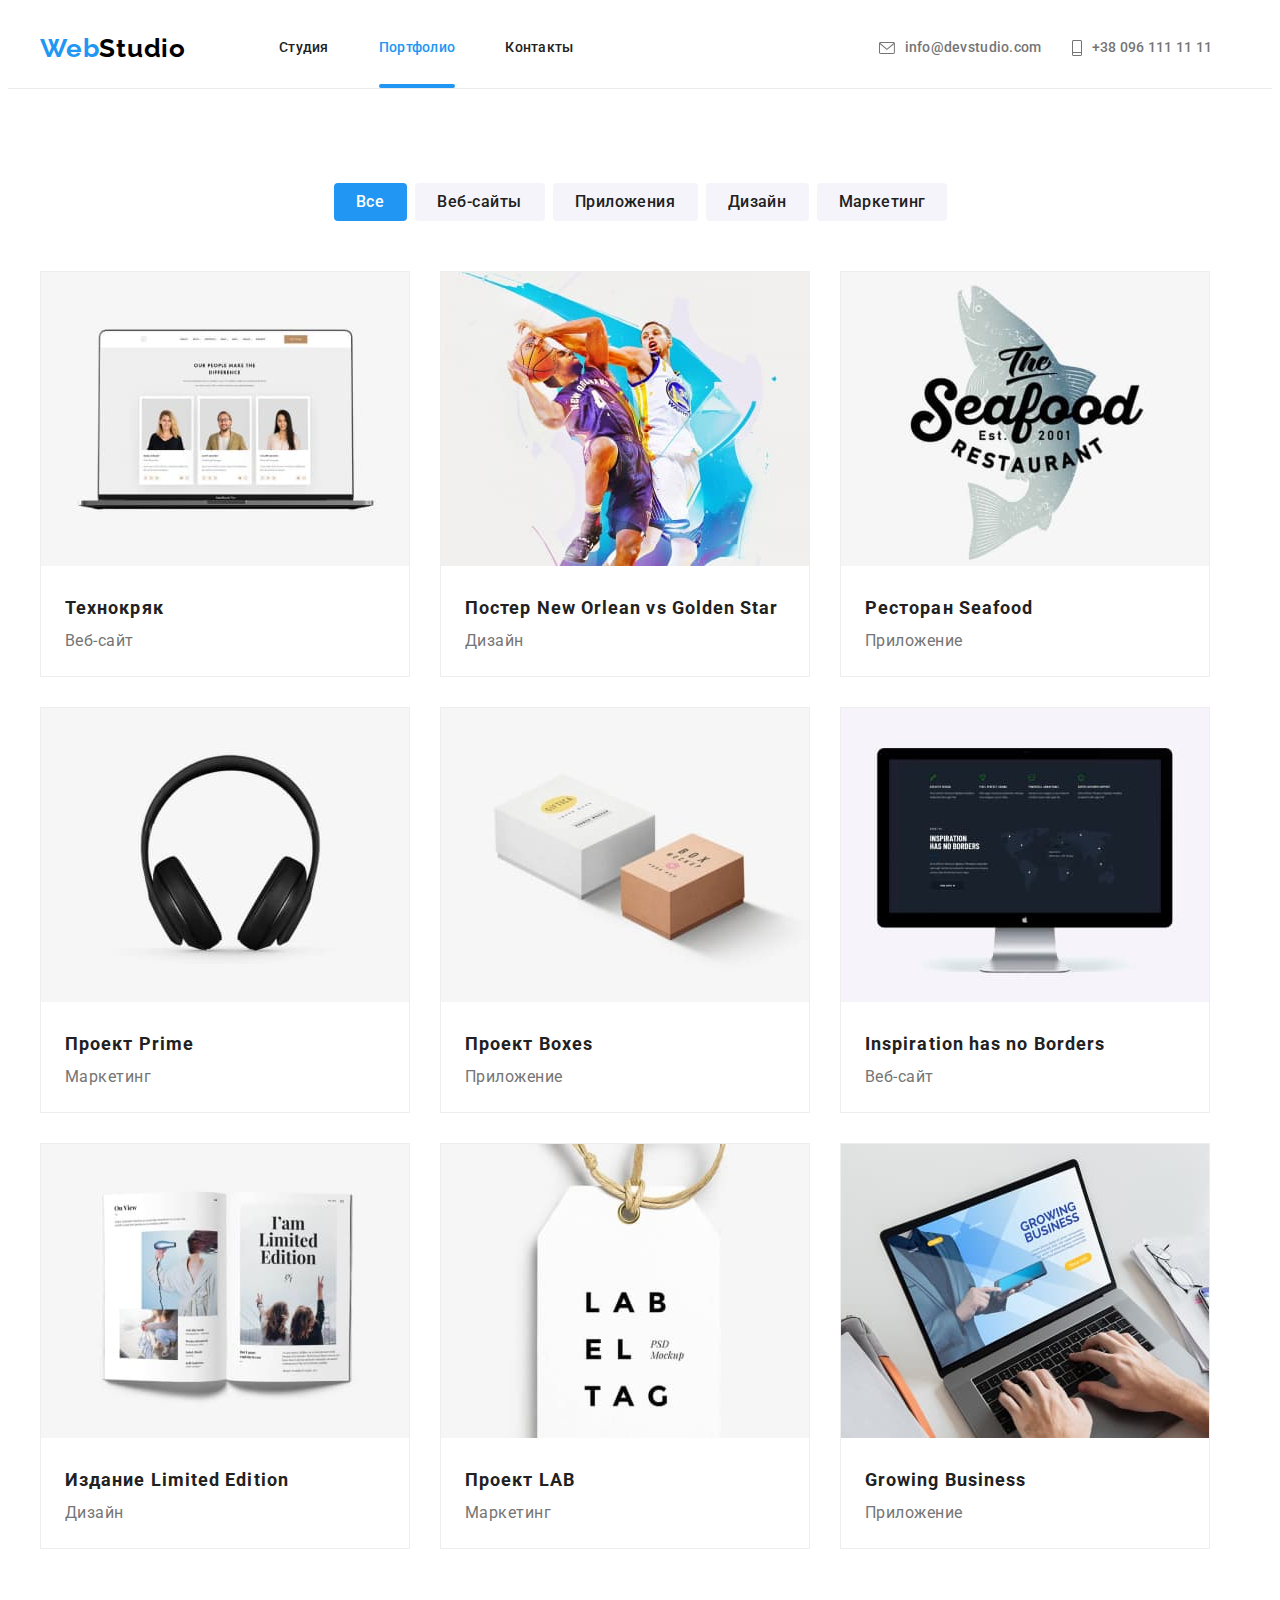
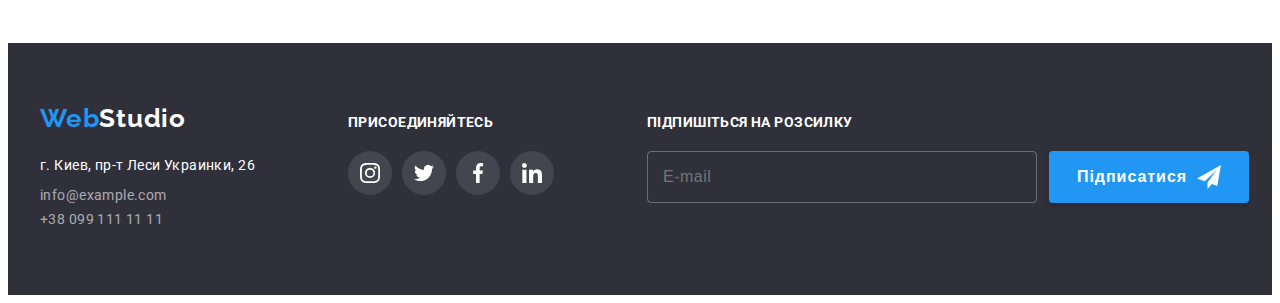
==== portfolio.html @ b46f7038 "start HW#7" ====
<!DOCTYPE html>
<html lang="en">
  <head>
    <meta charset="UTF-8" />
    <meta http-equiv="X-UA-Compatible" content="IE=edge" />
    <meta name="viewport" content="width=device-width, initial-scale=1.0" />
    <title>Portfolio</title>
    <link rel="preconnect" href="https://fonts.googleapis.com" />
    <link rel="preconnect" href="https://fonts.gstatic.com" crossorigin />
    <link
      href="https://fonts.googleapis.com/css2?family=Raleway:wght@700&family=Roboto:wght@400;500;700;900&display=swap"
      rel="stylesheet"
    />
    <link
      rel="stylesheet"
      href="https://cdnjs.cloudflare.com/ajax/libs/modern-normalize/1.1.0/modern-normalize.min.css"
      integrity="sha512-wpPYUAdjBVSE4KJnH1VR1HeZfpl1ub8YT/NKx4PuQ5NmX2tKuGu6U/JRp5y+Y8XG2tV+wKQpNHVUX03MfMFn9Q=="
      crossorigin="anonymous"
      referrerpolicy="no-referrer"
    />
    <link rel="stylesheet" href="./css/styles.css" />
  </head>
  <body class="page">
    <!-- Header section -->
    <header class="page-header page-header-portfolio">
      <div class="container header-container">
        <nav class="nav-site, link">
          <a class="logo-link link" href="" lang="en">Web<span class="logo-accent">Studio</span></a>
          <ul class="nav-list list">
            <li><a class="nav-item link" href="./index.html">Студия</a></li>
            <li>
              <a class="nav-item link nav-item-portfolio" href="./portfolio.html">Портфолио</a>
            </li>
            <li><a class="nav-item link nav-item-portfolio-contacts" href="">Контакты</a></li>
          </ul>
        </nav>
        <ul class="contacts-header list">
          <li>
            <a class="contacts-link link contacts-link-icons" href="info@devstudio.com"
              ><svg class="mailhover-icons" width="16px" height="12px">
              <use href="./images/icons/icons2.svg#mailhover">
            </svg>info@devstudio.com</a
            >
          </li>
          <li><a class="contacts-tel link" href="+380961111111"><svg class="vector-icons" width="10px" height="16px">
              <use href="./images/icons/icons2.svg#vector">
            </svg>+38 096 111 11 11</a></li>
        </ul>
      </div>
    </header>
    <main>
      <!-- Портфолио кнопки -->
      <section class="portfolio-button">
        <div class="container container-portfolio">
          <div class="portfolio-button-item">
            <ul class="portfolio-list list">
              <li>
                <button type="button" class="portfolio-btn current portfolio-btn-curent">
                  Все
                </button>
              </li>
              <li>
                <button type="button" class="portfolio-btn portfolio-btn-site">Веб-сайты</button>
              </li>
              <li>
                <button type="button" class="portfolio-btn portfolio-btn-app">Приложения</button>
              </li>
              <li>
                <button type="button" class="portfolio-btn portfolio-btn-design">Дизайн</button>
              </li>
              <li>
                <button type="button" class="portfolio-btn portfolio-btn-marketing">
                  Маркетинг
                </button>
              </li>
            </ul>
          </div>
          <h1 class="title">Preview</h1>
          <ul class="portfolio-cards-list list">
            <li class="item-cards">
              <div class="portfolio-project">
              <a href="" class="link-cards" >
                <div class="portfolio-foto">
                <img
                  class="portfolio-cards-img"
                  src="./images/portfolio/img1.jpg"
                  alt="Веб-сайт"
                  width="370"
                  
                /><div class="portfolio-overlay">
                  <p class="portfolio-overlay-text">
                    Ресурс пропонує комплексні пропозиції з різним рівнем функціоналу та сервісів. Все це дозволить відвідувачу отримати вичерпні відомості про компанію чи приватну особу.
                  </p>
                </div> </div>
                   
                <div class="cards-name">
                  <h2 class="portfolio-cards-title">Технокряк</h2>
                  <p class="portfolio-cards-text">Веб-сайт</p>
                </div>
              </a>
              </div>
            </li>
            
            <li class="item-cards">
              <div class="portfolio-project">
              <a href="" class="link-cards">
                <div class="portfolio-foto">
                <img
                  class="portfolio-cards-img"
                  src="./images/portfolio/img2.jpg"
                  alt="Дизайн"
                  width="370"
                  
                /><div class="portfolio-overlay">
                  <p class="portfolio-overlay-text">
Ресурс пропонує комплексні пропозиції з різним рівнем функціоналу та сервісів. Все це дозволить відвідувачу отримати вичерпні відомості про компанію чи приватну особу.
                  </p>
                </div></div>
                
                <div class="cards-name">
                  <h2 class="portfolio-cards-title">Постер New Orlean vs Golden Star</h2>
                  <p class="portfolio-cards-text">Дизайн</p>
                </div>
              </a>
              </div>
            </li>
            <li class="item-cards">
              <div class="portfolio-project">
              <a href="" class="link-cards">
                <div class="portfolio-foto">
                <img
                  class="portfolio-cards-img"
                  src="./images/portfolio/img3.jpg"
                  alt="Приложение"
                  width="370"
                /><div class="portfolio-overlay">
                  <p class="portfolio-overlay-text">
Ресурс пропонує комплексні пропозиції з різним рівнем функціоналу та сервісів. Все це дозволить відвідувачу отримати вичерпні відомості про компанію чи приватну особу.
                  </p>
                </div></div>
                
                <div class="cards-name">
                  <h2 class="portfolio-cards-title">Ресторан Seafood</h2>
                  <p class="portfolio-cards-text">Приложение</p>
                </div>
              </a>
              </div>
            </li>
            <li class="item-cards">
              <div class="portfolio-project">
              <a href="" class="link-cards">
                <div class="portfolio-foto">
                <img
                  class="portfolio-cards-img"
                  src="./images/portfolio/img4.jpg"
                  alt="Маркетинг"
                  width="370"
                /><div class="portfolio-overlay">
                  <p class="portfolio-overlay-text">
Ресурс пропонує комплексні пропозиції з різним рівнем функціоналу та сервісів. Все це дозволить відвідувачу отримати вичерпні відомості про компанію чи приватну особу.
                  </p>
                </div></div>
                
                <div class="cards-name">
                  <h2 class="portfolio-cards-title">Проект Prime</h2>
                  <p class="portfolio-cards-text">Маркетинг</p>
                </div>
              </a>
              </div>
            </li>
            <li class="item-cards">
              <div class="portfolio-project">
              <a href="" class="link-cards">
                <div class="portfolio-foto">
                <img
                  class="portfolio-cards-img"
                  src="./images/portfolio/img5.jpg"
                  alt="Приложение"
                  width="370"
                /><div class="portfolio-overlay">
                  <p class="portfolio-overlay-text">
Ресурс пропонує комплексні пропозиції з різним рівнем функціоналу та сервісів. Все це дозволить відвідувачу отримати вичерпні відомості про компанію чи приватну особу.
                  </p>
                </div></div>
                
                <div class="cards-name">
                  <h2 class="portfolio-cards-title">Проект Boxes</h2>
                  <p class="portfolio-cards-text">Приложение</p>
                </div>
              </a>
              </div>
            </li>
            <li class="item-cards">
              <div class="portfolio-project">
              <a href="" class="link-cards">
                <div class="portfolio-foto">
                <img
                  class="portfolio-cards-img"
                  src="./images/portfolio/img6.jpg"
                  alt="Веб-сайт"
                  width="370"
                /><div class="portfolio-overlay">
                  <p class="portfolio-overlay-text">
Ресурс пропонує комплексні пропозиції з різним рівнем функціоналу та сервісів. Все це дозволить відвідувачу отримати вичерпні відомості про компанію чи приватну особу.
                  </p>
                </div></div>
                
                <div class="cards-name">
                  <h2 class="portfolio-cards-title">Inspiration has no Borders</h2>
                  <p class="portfolio-cards-text">Веб-сайт</p>
                </div>
              </a>
              </div>
            </li>
            <li class="item-cards">
              <div class="portfolio-project">
              <a href="" class="link-cards">
                <div class="portfolio-foto">
                <img
                  class="portfolio-cards-img"
                  src="./images/portfolio/img7.jpg"
                  alt="Дизайн"
                  width="370"
                /><div class="portfolio-overlay">
                  <p class="portfolio-overlay-text">
Ресурс пропонує комплексні пропозиції з різним рівнем функціоналу та сервісів. Все це дозволить відвідувачу отримати вичерпні відомості про компанію чи приватну особу.
                  </p>
                </div></div>
                
                <div class="cards-name">
                  <h2 class="portfolio-cards-title">Издание Limited Edition</h2>
                  <p class="portfolio-cards-text">Дизайн</p>
                </div>
              </a>
              </div>
            </li>
            <li class="item-cards">
              <div class="portfolio-project">
              <a href="" class="link-cards">
                <div class="portfolio-foto">
                <img
                  class="portfolio-cards-img"
                  src="./images/portfolio/img8.jpg"
                  alt="Маркетинг"
                  width="370"
                /><div class="portfolio-overlay">
                  <p class="portfolio-overlay-text">
Ресурс пропонує комплексні пропозиції з різним рівнем функціоналу та сервісів. Все це дозволить відвідувачу отримати вичерпні відомості про компанію чи приватну особу.
                  </p>
                </div></div>
                
                <div class="cards-name">
                  <h2 class="portfolio-cards-title">Проект LAB</h2>
                  <p class="portfolio-cards-text">Маркетинг</p>
                </div>
              </a>
              </div>
            </li>
            <li class="item-cards">
              <div class="portfolio-project">
              <a href="" class="link-cards">
                <div class="portfolio-foto">
                <img
                  class="portfolio-cards-img"
                  src="./images/portfolio/img9.jpg"
                  alt="Приложение"
                  width="370"
                /><div class="portfolio-overlay">
                  <p class="portfolio-overlay-text">
Ресурс пропонує комплексні пропозиції з різним рівнем функціоналу та сервісів. Все це дозволить відвідувачу отримати вичерпні відомості про компанію чи приватну особу.
                  </p>
                </div></div>
                
                <div class="cards-name">
                  <h2 class="portfolio-cards-title">Growing Business</h2>
                  <p class="portfolio-cards-text">Приложение</p>
                </div>
              </a>
              </div>
            </li>
          </ul>
        </div>
      </section>
    </main>
    <footer class="footer">
      <div class="container">
      <div class="footer-flex">
        <a class="logo-link link logo-link-footer" href="" lang="en"
          >Web<span class="logo-accent-footer">Studio</span></a
        >
        <address>
          <ul class="footer-list list">
            <li class="footer-item">
              <a
                class="footer-mail link"
                href="https://bit.ly/3pXMvUd"
                target="_blank"
                rel="noopener noreferrer"
                ><samp class="footer-text">г. Киев, пр-т Леси Украинки, 26</samp>
              </a>
            </li>
            <li class="footer-item">
              <a class="link-footer" href="mailto:info@devstudio.com">info@example.com</a>
            </li>
            <li><a class="footer-tel link" href="tel=+380991111111">+38 099 111 11 11</a></li>
          </ul>
        </address>
      </div>
      <!-- Футер. Правый блок -->
      <div class="footer-right-block ">
        <h3 class="footer-title">присоединяйтесь</h3>
        <ul class="footer-social-list">
                  <li><a class="footer-social-link" href rel="noopener nooferrer" target="_blank" aria-label="instagram">
                    <svg class="footer-social-icon" width="20px" height="20px">
                      <use href="./images/icons/icons2.svg#instagram"></use>
                    </svg>

                  </a></li>
                  <li><a class="footer-social-link" href rel="noopener nooferrer" target="_blank" aria-label="twitter">
                    <svg class="footer-social-icon" width="20px" height="20px">
                      <use href="./images/icons/icons2.svg#twitter"></use>
                    </svg>

                  </a></li>
                  <li><a class="footer-social-link" href rel="noopener nooferrer" target="_blank" aria-label="facebook">
                    <svg class="footer-social-icon" width="20px" height="20px">
                      <use href="./images/icons/icons2.svg#facebook"></use>
                    </svg>

                  </a></li>
                  <li><a class="footer-social-link" href rel="noopener nooferrer" target="_blank" aria-label="linkedin">
                    <svg class="footer-social-icon" width="20px" height="20px">
                      <use href="./images/icons/icons2.svg#linkedin"></use>
                    </svg>

                  </a></li>

      </div>
      <!-- Підписатися -->
      <form class="footer-subscription-form">
      <h3 class="footer-subscription-form-title">Підпишіться на розсилку</h3>
      <div class="footer-subsubscription-form-group">
      <label class="footer-subscription-form-wrap">
        <input class="footer-subscription-form-input" type="email" name="email" placeholder="E-mail">
      </label>
      <button class="footer-subscription-form-btn" type="submit">Підписатися
        <svg class="footer-subscription-form-btn-svg" height="24" width="24">
          <use href="./images/icons/icons2.svg#send"></use>
        </svg>
      </button>
      </div>      
    </form>
      
      </div>
      </div>
    </footer>
  </body>
</html>
---- css/styles.css ----
:root {
    /* fonts */
    --main-font: 'Roboto', sans-serif;
    --secondary-font: 'Raleway', sans-serif;
    /* text color */
    --main-txt-cl: #212121;
    --secondary-txt-cl: #757575;
    --logo-blue-txt-cl: #2196F3;
    --logo-black-txt-cl: #000000;
    --logo-white-txt-cl: #FFFFFF;
    /* bg color */
    --dark-bg-cl: #2F303A;
    --light-bg-cl: #F5F4FA;
    /* others */
    --button-text-color: #000000;
    --focus-color: #ffffff;
}


body {
    font-family: var(--main-font);
    color: var(--main-txt-cl);
}

/* reset styles */
.link-footer, .contacts-link,
.link,
.link-cards {
    text-decoration: none;
    color: currentColor;
}

.list {
    list-style: none;
    padding: 0;
    margin: 0;
}

h1,h2,h3,h4,h5,h6,p {
    margin: 0;
}

/* Header section */
.container {
    width: 1200px;
    padding-left: 15px;
    padding-right: 15px;
    margin-left: auto;
    margin-right: auto;
}
.container-styles {
    padding-top: 94px;
    padding-bottom: 94px;
}

.page-header {
border-bottom: 1px solid #ECECEC;
}
.header-container {
    display: flex;
    
}
 .link {
    display: flex;
}
 
.logo-link {
    margin-right: 93px;
    align-items: center;
}
 
.nav-list {
    display: flex;
    align-items: center;    
}

.nav-item {
    padding-top: 32px;
    padding-bottom: 32px;
    margin-right: 50px;
}

.nav-item {
    position: relative;
    transition: color 250ms cubic-bezier(0.4, 0, 0.2, 1);


}

.nav-item-contacts {
    margin-right: 0;
}   

.contacts-header {
    margin-left: 305px;
    display: flex;
    align-items: center;
    font-weight: 500;
    font-size: 14px;
    color: #757575;
    
}

.mailhover-icons {
    display: flex;
    justify-content: center;
    align-items: center;
    margin-right: 10px;
    fill:currentColor;
    
}
.vector-icons {
    display: flex;
    justify-content: center;
    align-items: center;
    margin-right: 10px;
    fill: currentColor; 
    
}
.contacts-link {
    align-items: center;
    padding-top: 32px;
    padding-bottom: 32px;
    margin-right: 30px;
    position: relative;
    transition: color 250ms cubic-bezier(0.4, 0, 0.2, 1);
    
}

.contacts-tel {
    padding-top: 32px;
    padding-bottom: 32px;
    position: relative;
    transition: color 250ms cubic-bezier(0.4, 0, 0.2, 1);
}

.logo-link {
    font-family: var(--secondary-font);
    color: var(--logo-blue-txt-cl);
    font-weight: 700;
    font-size: 26px;
    line-height: 1.19;
    letter-spacing: 0.03em;
}

.logo-accent {
    color: var(--logo-black-txt-cl);
}

.nav-item {
    font-weight: 500;
    font-size: 14px;
    line-height: 1.14;
    letter-spacing: 0.02em;
    color: var(--main-txt-cl)
}

.nav-item-studio {
    font-weight: 500;
    font-size: 14px;
    line-height: 1.14;
    letter-spacing: 0.02em;
    color: var(--logo-blue-txt-cl);
    text-decoration: none;
}


/* Подчёркивание */

.nav-item-studio {
    position: relative;
    color: #2196F3;
}

.nav-item-studio::after {
    position: absolute;
    bottom: 0;
    left: 0;
    content: "";
    width: 100%;
    height: 4px;
    border-radius: 2px;
    background-color: #2196F3;
}

.nav-item:hover,
.nav-item:focus {
    color: var(--logo-blue-txt-cl);
}

.contacts-link,
.contacts-tel {
    font-weight: 500;
    font-size: 14px;
    line-height: 1.14;
    letter-spacing: 0.02em;
    color: var(--logo-blue-txt-cl)
    margin-left: 10px;


}

.contacts-link-portfolio {
    font-weight: 500;
    font-size: 14px;
    line-height: 1.14;
    letter-spacing: 0.02em;
    color: var(--secondary-txt-cl)
}
.contacts-link:hover,
.contacts-link:focus {
    color: var(--logo-blue-txt-cl);
}

.contacts-tel {
    font-weight: 500;
    font-size: 14px;
    line-height: 1.14;
    letter-spacing: 0.02em;
    color: var(--secondary-txt-cl)
}

.contacts-tel:hover,
.contacts-tel:focus {
    color: var(--logo-blue-txt-cl);
}



/* Hero */

.overlay {
    max-width: 1600px;
    height: 600px;
    margin-right: auto;
    margin-left: auto;
    background-image:linear-gradient(to right,
    rgba(47, 48, 58, 0.4),
    rgba(47, 48, 58, 0.4)),
    url(../images/studio/imghero.jpg);
    background-position: center;
    background-color: #C4C4C4;;
}

.hero {
    padding-top: 94px;
    padding-bottom: 94px;
    margin-left: auto;
    margin-right: auto;
    background-color: var(--dark-bg-cl);
    
}

.hero-text {
    margin-top: 106px;
    margin-bottom: 30px;
    font-weight: 900;
    font-size: 44px;
    line-height: 1.36;
    text-align: center;
    letter-spacing: 0.06em;
    text-transform: uppercase;
    color: #FFFFFF;
}

.container-btn {
    display: flex;
    margin: 0 auto;
    margin-bottom: 106px;
}
.btn {
    max-width: 250px;
    min-width: 200px;
    max-height: 50px;
    padding-top: 10px;
    padding-right: 32px;
    padding-bottom: 10px;
    padding-left: 32px;  
    
}

.btn {
    font-family: inherit;
    font-weight: 700;
    font-size: 16px;
    line-height: 1.88;
    letter-spacing: 0.06em;
    color: #FFFFFF;
    background: #2196F3;
    box-shadow: 0px 4px 4px rgba(0, 0, 0, 0.15);
    border-radius: 4px;
    border: transparent;
    transition: color 250ms cubic-bezier(0.4, 0, 0.2, 1),
    background-color 250ms cubic-bezier(0.4, 0, 0.2, 1);
}

.btn:hover,
.btn:focus {
    cursor: pointer;
    --button-text-color: #000000;
    color: var(--button-text-color);
    --focus-color: #ffffff;
    background-color: var(--focus-color);

}
/* Наши преимущества */
.advantage {
    padding-top: 94px;
    padding-bottom: 94px;
}
.icon {
    display: flex;
    justify-content: center;
    align-items: center;
    width: 270px;
    height: 120px;
    background-color: #F5F4FA;
    border-radius: 4px;
    margin-bottom: 30px;
    
}

.advantage-list {
    display: flex;
    gap: 30px;
}

.advantage-list:last-child {
    margin-right: 0;
}
.advantage-title {
    margin-bottom: 10px;
    width: 270px;
    height: 16px;
    font-weight: 700;
    font-size: 14px;
    line-height: 1.14;
    letter-spacing: 0.03em;
    text-transform: uppercase;
    color: var(--main-txt-cl);
}

.advantage-text {
    width: 270px;
    height: 75px;
    font-weight: 400;
    font-size: 14px;
    line-height: 1.71;
    letter-spacing: 0.03em;
    color: var(--secondary-txt-cl)
}

/* Чем мы занимаемся */
.benefits {
    padding-bottom: 94px;
}


.benefits-text {
    margin-bottom: 50px;
    font-weight: 700;
    font-size: 36px;
    line-height: 1.17;
    text-align: center;
    letter-spacing: 0.03em;
    color: var(--main-txt-cl)
}
.benefits-list {
    display: flex;
    gap: 30px;
}
/* Чем мы занимаемся (текст на фото) */
.benefits-foto-list{
    position: relative;
}

.benefits-photo-list-action {
    position: absolute;
    width: 100%;
    bottom: 0;
    padding-top: 24px;
    padding-bottom: 24px;
    overflow: hidden;
    opacity: 1;
    background: rgba(47, 48, 58, 0.8);
    transition: opacity 250ms cubic-bezier(0.4, 0, 0.2, 1);
}

.benefits-text-action {
    font-family: 'Roboto';
    font-style: normal;
    font-weight: 700;
    font-size: 14px;
    line-height: 1.14;
    text-align: center;
    letter-spacing: 0.03em;
    text-transform: uppercase;
    color: #FFFFFF;
}


/* Наша команда */
.team {
    padding-top: 94px;
    padding-bottom: 94px;
    background-color: var(--light-bg-cl);
}

.team-name-post {
padding-top: 30px;
padding-bottom: 30px;
}

.team-text {
    margin-bottom: 50px;
    font-weight: 700;
    font-size: 36px;
    line-height: 1.17;
    text-align: center;
    letter-spacing: 0.03em;
    color: var(--main-txt-cl);
    
}

.team-list {
    width: 270px;
    display: flex;
    gap: 30px;
}

.team-items {
    box-shadow: 0px 1px 3px rgba(0, 0, 0, 0.12), 0px 1px 1px rgba(0, 0, 0, 0.14), 0px 2px 1px rgba(0, 0, 0, 0.2);
    border-radius: 0px 0px 4px 4px;
    background: #FFFFFF;
} 

.team-name {
   
    margin-bottom: 10px;
    font-weight: 500;
    font-size: 16px;
    line-height: 1.19;
    text-align: center;
    letter-spacing: 0.03em;
    color: var(--main-txt-cl)
}

.team-post {
    font-weight: 400;
    font-size: 16px;
    line-height: 1.19;
    text-align: center;
    letter-spacing: 0.03em;
    color: var(--secondary-txt-cl);
    margin-bottom: 16px;
    

}
.team-list {
    align-items: center;
   
}

.social-link {
    
    align-items: center;
    justify-content: center;
    display: flex;
    width: 44px;
    height: 44px;
    background-color: #ffffff;
    border-radius: 50%;
    transition: color 250ms cubic-bezier(0.4, 0, 0.2, 1),
    background-color 250ms cubic-bezier(0.4, 0, 0.2, 1);
    
}

.social-list {
    gap: 10px;
    display: flex;
    align-items: center;
    justify-content: center;
    padding-right: 32px;
    padding-left: 32px;
    list-style: none;
    
}
.social-icon {
    fill: #AFB1B8;  
}

.social-link:hover,
.social-link:focus {
    background-color: #2196F3;
    outline: none;
    
}

.social-link:hover .social-icon {
    fill: #ffffff;
}
.social-link:focus .social-icon {
    fill: #ffffff;
}

/* Постоянные клиенты */

.section-clients {
    padding-top: 94px;
    padding-bottom: 94px;
}
.list-clients {
    display: flex;
    list-style: none;
    align-items: center;
    justify-content: center;
    gap: 30px;
    margin: 0;
    padding: 0;
    transition: color 250ms cubic-bezier(0.4, 0, 0.2, 1),
    border-color 250ms cubic-bezier(0.4, 0, 0.2, 1);
    
}

.clients-icon-icon {
    display: flex;
    align-items: center;
    justify-content: center;
    width: 170px;
    height: 92px;
    background-color: #ffffff;
    border: 1px solid #AFB1B8;
    border-radius: 4px;
    fill: #AFB1B8;
    transition: color 250ms cubic-bezier(0.4, 0, 0.2, 1),
    border-color 250ms cubic-bezier(0.4, 0, 0.2, 1);

}


.clients-icon-icon:hover,
.clients-icon-icon:focus {
    fill: #2196F3;
    border-color: #2196F3;
    border: 1px solid #2196F3;
    outline: none;
   
   
}

.title-clients {
    font-family: 'Roboto';
        font-style: normal;
        font-weight: 700;
        font-size: 36px;
        line-height: 1.17;
        text-align: center;
        letter-spacing: 0.03em;
        color: #212121;
        margin-bottom: 50px;
}
/* Футер */
.footer {
    padding-top: 60px;
    padding-bottom: 60px;
    background-color: var(--dark-bg-cl);
    
}

.footer .container {
    display: flex;
    align-items: baseline;
}
.logo-link-footer {
    width: 145px;
    height: 31px;
    margin-bottom: 20px;
    
}
.logo-accent-footer {
    color: var(--logo-white-txt-cl);
    
}

.footer-list {
    width: 231px;
    height: 81px;
   
}


.footer-text {
    margin-bottom: 9px;
    font-family: 'Roboto';
    font-style: normal;
    font-weight: 400;
    font-size: 14px;
    line-height: 1.71;
    letter-spacing: 0.03em;
    color: var(--logo-white-txt-cl)
}

.footer-text:hover,
.footer-text:focus {
    color: var(--logo-blue-txt-cl);
}

.link-footer {
    margin-bottom: 9px;
    font-family: 'Roboto';
    font-style: normal;
    font-weight: 400;
    font-size: 14px;
    line-height: 1.71;
    letter-spacing: 0.03em;
    color: rgba(255, 255, 255, 0.6);
    transition: color 250ms cubic-bezier(0.4, 0, 0.2, 1),
    background-color 250ms cubic-bezier(0.4, 0, 0.2, 1);
}

.link-footer:hover,
.link-footer:focus {
    color: var(--logo-blue-txt-cl);
}

.footer-tel {
    font-family: 'Roboto';
    font-style: normal;
    font-weight: 400;
    font-size: 14px;
    line-height: 1.71;
    letter-spacing: 0.03em;
    color: rgba(255, 255, 255, 0.6);
}

.footer-text, 
.link-footer,
.footer-tel {
    width: 231px;
    height: 21px;
}

.footer-tel:hover,
.footer-tel:focus {
    color: var(--logo-blue-txt-cl);
}


/* Футер. Правый блок */


.footer-right-block {
   margin-left: 70px;
   margin-right: 93px;
} 

.footer-social-list {
    display: flex;
    align-items: baseline;
    justify-content: center; 
    gap: 10px;
    list-style: none;
    margin: 0;
    padding-left: 0;
}

.footer-social-link {
    display: flex;
    align-items: center;
    justify-content: center;
    width: 44px;
    height: 44px;
    background-color: rgba(255, 255, 255, 0.1);
    border-radius: 50%;
    margin-top: 20px;
    transition: color 250ms cubic-bezier(0.4, 0, 0.2, 1),
    background-color 250ms cubic-bezier(0.4, 0, 0.2, 1);
}

.footer-title {
    display: flex;
    align-items: baseline;
    font-family: 'Roboto';
    font-style: normal;
    font-weight: 700;
    font-size: 14px;
    line-height: 1.14;
    letter-spacing: 0.03em;
    text-transform: uppercase;
    color: #FFFFFF;
    padding-left: 0;
}

.footer-social-icon {
    fill: #FFFFFF;
}
.footer-social-link:hover,
.footer-social-link:focus {
    fill: #2196F3;
    border-color: #2196F3;
    border: 1px solid #2196F3;
    background-color: #2196F3;
    outline: none;
} 

/* Футер підписатися*/

.footer-subsubscription-form-group {
    display: flex;
    gap: 12px;
}

.footer-subscription-form-input {
    display: inline-block;
    width: 358px;
    background-color: transparent;
    border: 1px solid rgba(255, 255, 255, 0.3);
    border-radius: 4px;
    padding: 15px;
    font-style: normal;
    font-weight: 400;
    font-size: 16px;
    line-height: calc(20 / 16);
    align-items: center;
    letter-spacing: 0.03em;
    color: rgba(255, 255, 255, 0.6);
    transition: color 250ms cubic-bezier(0.4, 0, 0.2, 1),
    border-color 250ms cubic-bezier(0.4, 0, 0.2, 1);
}

.footer-subscription-form-input:hover,
.footer-subscription-form-input:focus {
    border: 1px solid #2196F3;
    border-color: #2196F3;
    outline: none;
   
}

.footer-subscription-form-btn {
    display: flex;
    gap: 10px;
    align-items: center;
    justify-content: center;
    background-color: #2196F3;
    border-radius: 4px;
    border-color: transparent;
    box-shadow: 0px 4px 4px rgba(0, 0, 0, 0.15);
    font-style: normal;
    font-weight: 700;
    font-size: 16px;
    line-height: calc(30 / 16);
    text-align: center;
    letter-spacing: 0.06em;
    padding-top: 10px;
    padding-right: 28px;
    padding-bottom: 10px;
    padding-left: 29px;
    padding-left: 28px;
    cursor: pointer;
    color: #FFFFFF;
    border: none;
}


.footer-subscription-form-title {
    margin-bottom: 20px;
    font-weight: 700;
    font-size: 14px;
    line-height: 1.14;
    letter-spacing: 0.03em;
    text-transform: uppercase;
    color: #ffffff;
}



/* Prtfolio*/
.page-header-portfolio {
    border-bottom: 1px solid #ECECEC;
}

.nav-item-portfolio {
    font-weight: 500;
    font-size: 14px;
    line-height: 1.14;
    letter-spacing: 0.02em;
    color: var(--logo-blue-txt-cl);
    text-decoration: none;
}
.nav-item-portfolio-contacts {
    margin: 0 auto;
}

/* Псевдо портфолио */
.nav-item-portfolio {
    position: relative;
    color: #2196F3;
}
.nav-item-portfolio::after {
    position: absolute;
    bottom: 0;
    left: 0;
    content: "";
    width: 100%;
    height: 4px;
    border-radius: 2px;
    background-color: #2196F3;
}




.contacts-link-portfolio {
    margin-right: 50px;
    padding-top: 32px;
    padding-bottom: 32px;
}
.contacts-link-portfolio:hover,
.contacts-link-portfolio:focus {
    color: var(--logo-blue-txt-cl);
}

/* Портфолио кнопки */

.portfolio-button {
    padding-top: 94px;
    padding-bottom: 94px;
}


.portfolio-list {
    display:flex;
    justify-content: center ;
    gap: 8px;
    margin-bottom: 50px;
   
}

.portfolio-btn-curent {
    width: 73px;
    height: 38px;
    padding-top: 6px;
    padding-right: 22px;
    padding-bottom: 6px;
    padding-left: 22px;
}

.portfolio-btn-site {
    max-width: 200px;
    min-width: 130px;
    width: 128px;
    height: 38px;
    padding-top: 6px;
    padding-right: 22px;
    padding-bottom: 6px;
    padding-left: 22px;
}

.portfolio-btn-app {
    width: 145px;
    height: 38px;
    padding-top: 6px;
    padding-right: 22px;
    padding-bottom: 6px;
    padding-left: 22px;
}

.portfolio-btn-design {
    width: 103px;
    height: 38px;
    padding-top: 6px;
    padding-right: 22px;
    padding-bottom: 6px;
    padding-left: 22px;
}

.portfolio-btn-marketing {
    width: 130px;
    height: 38px;
    padding-top: 6px;
    padding-right: 22px;
    padding-bottom: 6px;
    padding-left: 22px;;
}
.portfolio-btn{
    
    font-family: 'Roboto';
    font-style: normal;
    font-weight: 500;
    font-size: 16px;
    line-height: 1.62;
    text-align: center;
    letter-spacing: 0.03em;
    border: none;
    border-radius: 4px;
    background: #F5F4FA;
    transition: color 250ms cubic-bezier(0.4, 0, 0.2, 1),
    background-color 250ms cubic-bezier(0.4, 0, 0.2, 1),
    box-shadow 250ms cubic-bezier(0.4, 0, 0.2, 1);
}
.portfolio-list,
.portfolio-btn {
    color: var(--main-txt-cl);
}

 .current {
    font-family: 'Roboto';
    font-style: normal;
    color:#FFFFFF;
    background: #2196F3;
    border-radius: 4px;
    border: none;
}
 
.portfolio-btn:hover,
.portfolio-btn:focus {
    background: var(--logo-blue-txt-cl);
    color: #FFFFFF;

}

.title {
    position: absolute;
    width: 1px;
    height: 1px;
    margin: -1px;
    border: 0;
    padding: 0;
    white-space: nowrap;
    clip-path: inset(100%);
    clip: rect(0 0 0 0);
    overflow: hidden;
}

.portfolio-cards-title {
    
    max-width: 350px;
    min-width: 340px;
    width: 322px;
    height: 36px;
    font-weight: 700;
    font-size: 18px;
    line-height: 2;
    letter-spacing: 0.06em;
    color: var(--main-txt-cl)
}

.portfolio-cards-text {
    width: 322px;
    height: 30px;
    font-weight: 400;
    font-size: 16px;
    line-height: 1.88;
    letter-spacing: 0.03em;
    color: var(--secondary-txt-cl)
}

.link-cards:hover,
.link-cards:focus {
color: var(--logo-blue-txt-cl);

}

.portfolio-cards-list {
    display: flex;
    flex-wrap: wrap;
    gap: 30px;
}

.item-cards {
    box-sizing: border-box;
    width: 370px;
    
    background: #FFFFFF;
    border: 1px solid #EEEEEE;
}
.cards-name {
    padding-top: 20px;
    padding-bottom: 20px;
    padding-right: 24px;
    padding-left: 24px;
}
.item-cards:hover {
    box-shadow: 0px 1px 1px rgba(0, 0, 0, 0.12), 0px 4px 4px rgba(0, 0, 0, 0.06), 1px 4px 6px rgba(0, 0, 0, 0.16);
}




/* Модальное окно */
.backdrop {
    position: fixed;
    top: 0;
    left: 0;
    z-index: 1000;
    width: 100%;
    height: 100%;
    background-color: rgba(0, 0, 0, 0.2);
    transition: opacity 250ms ease-out, visibility 600ms ease-out;

}

.backdrop.is-hidden {
    opacity: 0;
    visibility: hidden;
    pointer-events: none;
}

.backdrop.is-hidden.modal {
    opacity: 0;
}

.modal {
    position: absolute;
    top: 50%;
    left: 50%;
    width: 528px;
    min-height: 581px;
    background-color: white;
    border-radius: 4px;
    position: relative;
    transform: translate(-50%, -50%) scale(1);
    opacity: 1;
    transition: transform 250ms ease-in-out 200ms, opacity 400ms ease-in-out 200ms;
    padding-top: 40px;
    padding-right: 41px;
    padding-bottom: 40px;
    padding-left: 39px;
}

.modal-btn {
    position: absolute;
    width: 30px;
    height: 30px;
    padding: 0;
    display: flex;
    align-items: center;
    justify-content: center;
    top: 8px;
    right: 8px;
    border-radius: 50%;
    border: 1px solid rgba(0, 0, 0, 0.1);
    background-color: transparent;
    cursor: pointer;
}

.modal-btn-icon {
    width: 11px;
    height: 11px;
    transition-duration: 250ms;
    transition-timing-function: cubic-bezier(0.4, 0, 0.2, 1);
    transition-delay: 0s;
}

.modal-btn-icon:hover,
.modal-btn-icon:focus {
    fill: #2196f3;
        
}

.register-form {
    text-align: center;
}

.register-form-title {
    display: block;
    margin-bottom: 12px;
    font-weight: 700;
    font-size: 20px;
    line-height: 1.15;
    text-align: center;
    letter-spacing: 0.03em;
    color: #212121;
}

.register-form-group {
    margin-bottom: 20px;
}

.register-form-lable {
    display: block;
    text-align: left;
    margin-bottom: 5px;
    font-weight: 400;
    font-size: 12px;
    line-height: 1.17;
    letter-spacing: 0.01em;
    color: #757575;
    padding-left: 1px;
}

.register-form-wrap {
    display: block;
    position: relative;
    margin-bottom: 10px;
}

.register-form-field {
    position: relative;
}

.register-form-icon {
    position: absolute;
    top: 29px;
    top: 50%;
    transform: translateY(-50%);
    left: 12px;
    transition-duration: 250ms;
    transition-timing-function: cubic-bezier(0.4, 0, 0.2, 1);
    transition-delay: 0s;
}

.register-form-wrap:last-child {
    margin-bottom: 0;
}

.register-form-input,
.register-form-message {
    border: solid 1px #D9D9D9;
    border-radius: 5px;
    width: 100%;
    outline: transparent;
    padding: 10px;
    padding-left: 50px;
    transition-duration: 250ms;
    transition-timing-function: cubic-bezier(0.4, 0, 0.2, 1);
    transition-delay: 0s;
}

.register-form-message {
    resize: none;
    height: 120px;
    padding: 10px;
}

.register-form-input:focus,
.register-form-message:focus {
    border: solid 1px #2196f3;
}

.register-form-input:focus-within+.register-form-icon {
    fill: #2196f3;
}

textarea::placeholder {
    font-style: normal;
    font-weight: 400;
    font-size: 12px;
    line-height: 1.17;
    letter-spacing: 0.01em;
    color: rgba(117, 117, 117, 0.5);
}

.register-form-agreement {
    display: flex;
    align-items: center;
    justify-content: center;
    gap: 9px;
    margin-bottom: 30px;


}

.register-form-agreement-text {
    font-style: normal;
    font-weight: 400;
    font-size: 14px;
    line-height: calc 1.71;
    letter-spacing: 0.03em;
    color: #757575;
}

.register-icon-uncheck {
    transition: opacity 250ms ease-in-out;
}

.register-icon-check {
    opacity: 0;
    transition: opacity 250ms ease-in-out;
}

.register-checkbox:checked+.register-icon .register-icon-uncheck {
    opacity: 0;
}

.register-checkbox:checked+.register-icon .register-icon-check {
    opacity: 1;
}

.register-form-agreement-link {
    text-decoration: underline;
    color: #2196f3;
    text-underline-position: under;
}

.register-form-btn {
    display: inline-block;
    align-items: center;
    padding: 10px 55px;
    font-family: inherit;
    font-weight: 700;
    font-size: 16px;
    line-height: calc(30 / 16);
    letter-spacing: 0.06em;
    color: #ffffff;
    cursor: pointer;
    background-color: #2196f3;
    box-shadow: 0px 4px 4px rgba(0, 0, 0, 0.15);
    border-radius: 4px;
    border-color: transparent;
}

.visuaaly-hidden {
    position: absolute;
    white-space: nowrap;
    width: 1px;
    height: 1px;
    overflow: hidden;
    border: 0;
    padding: 0;
    clip: rect(0 0 0 0);
    clip-path: inset(50%);
    margin: -1px;
}





/* Портфолио текст */


.portfolio-foto {
    position: relative;
    overflow: hidden; 
}
.portfolio-overlay {
    position: absolute;
    display: block;
    bottom: 0;
    left: 0;
    width: 100%;
    height: 100%;
    background-color: rgba(33, 150, 243, 0.9);
    transform: translateY(100%);
    transition: transform 250ms cubic-bezier(0.4, 0, 0.2, 1);
    
}
.portfolio-overlay-text {
    font-family: var(--main-font);
    font-style: normal;
    font-weight: 400;
    font-size: 18px;
    line-height: 1.56;
    padding-top: 63px;
    padding-bottom: 63px;
    padding-left: 24px;
    padding-right: 24px;
    letter-spacing: 0.03em;
    color: #ffffff;
}
.portfolio-foto:hover .portfolio-overlay {
    transform: translateY(0);
    opacity: 1;
}
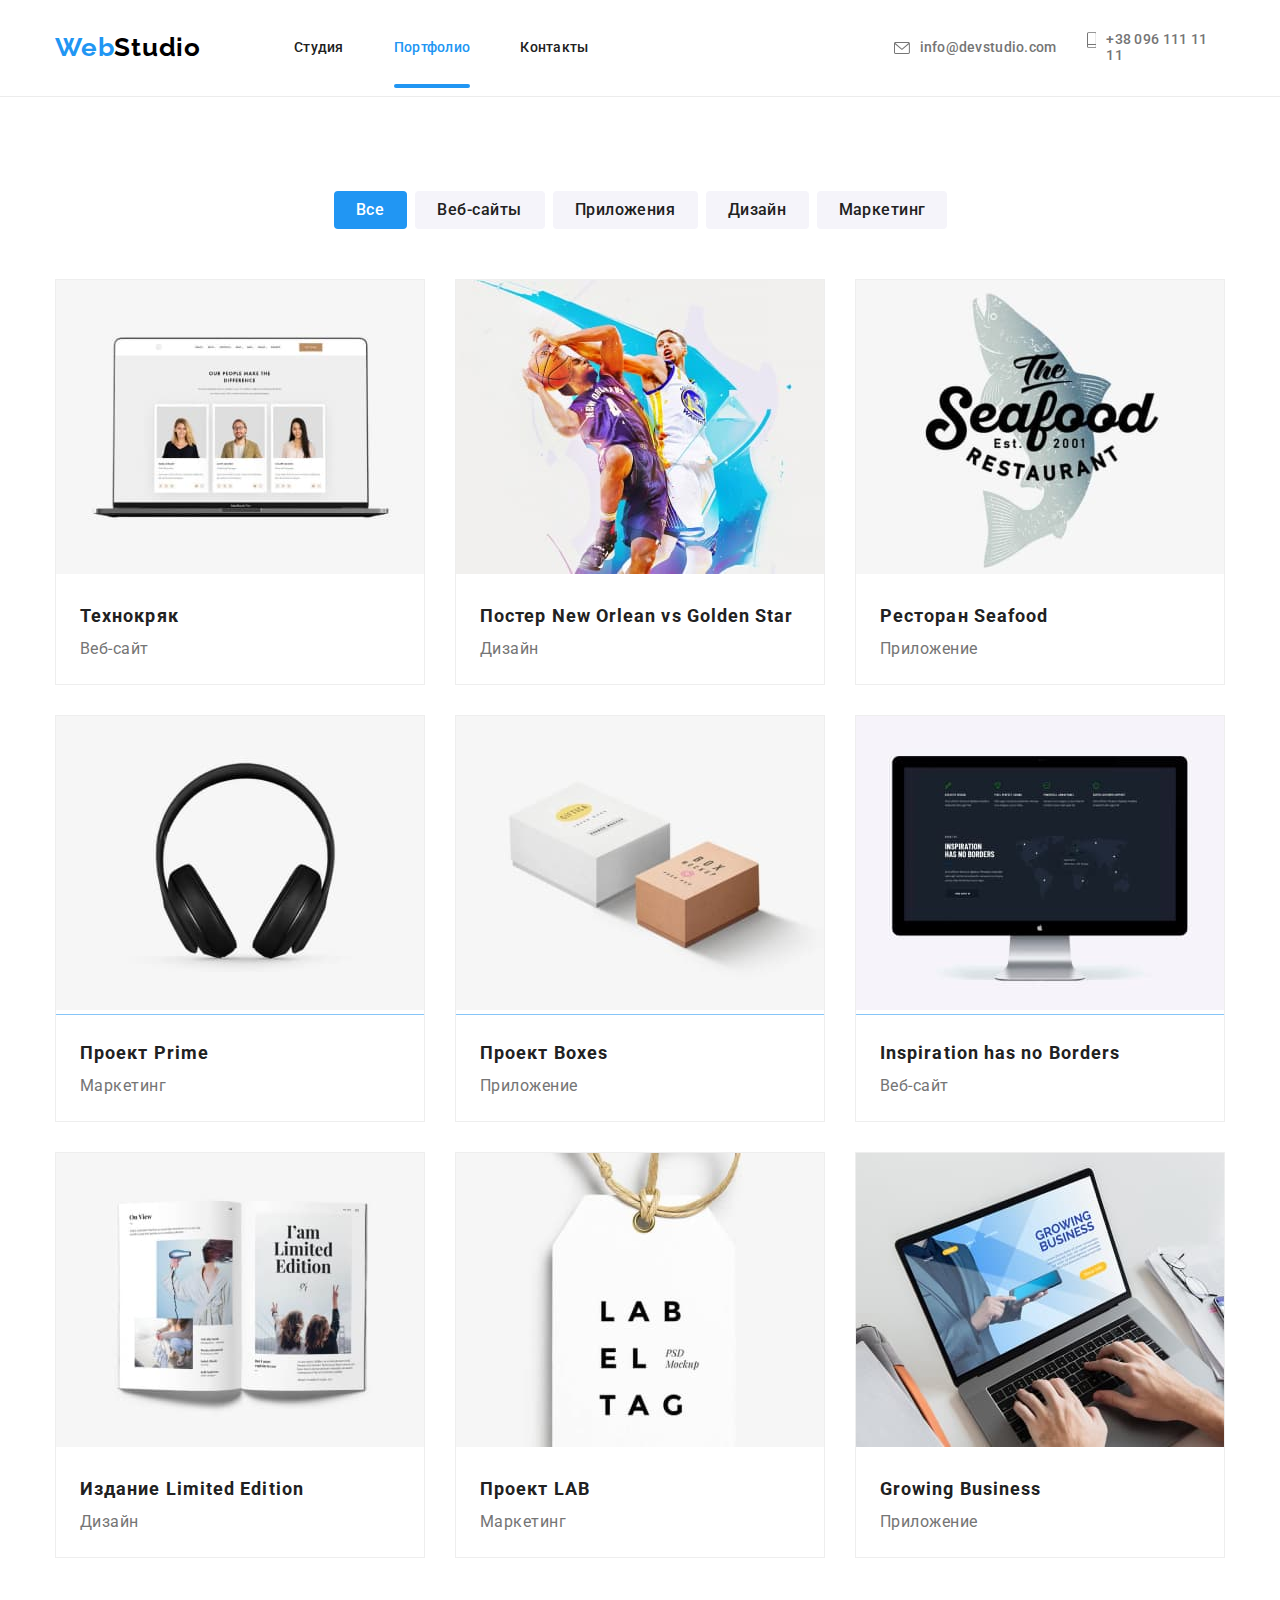
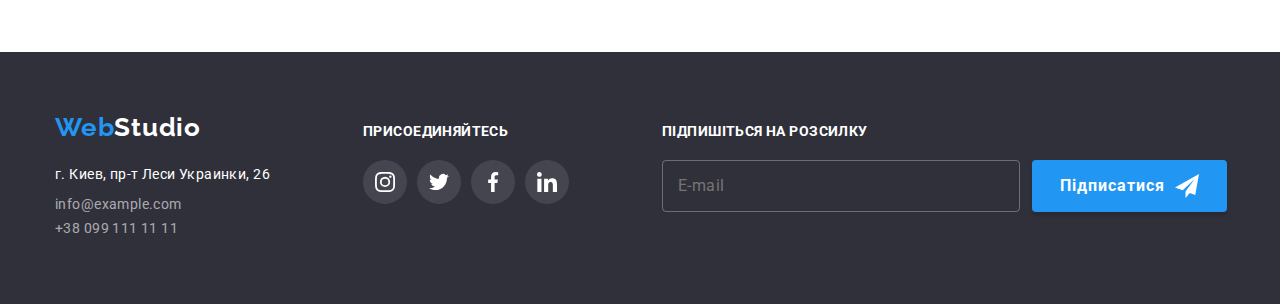
==== commit e7f42ab1: "styles" ====
--- a/portfolio.html
+++ b/portfolio.html
@@ -18,6 +18,7 @@
       crossorigin="anonymous"
       referrerpolicy="no-referrer"
     />
+    <link rel="stylesheet" href="./css/portfolio.min.css">
     <link rel="stylesheet" href="./css/styles.css" />
   </head>
   <body class="page">
--- a/css/portfolio.min.css
+++ b/css/portfolio.min.css
@@ -0,0 +1 @@
+/*! modern-normalize v1.1.0 | MIT License | https://github.com/sindresorhus/modern-normalize */*,::before,::after{-webkit-box-sizing:border-box;box-sizing:border-box}html{line-height:1.15;-webkit-text-size-adjust:100%;-moz-tab-size:4;-o-tab-size:4;tab-size:4}body{margin:0;font-family:system-ui,-apple-system,"Segoe UI",Roboto,Helvetica,Arial,sans-serif,"Apple Color Emoji","Segoe UI Emoji"}hr{height:0;color:inherit}abbr[title]{-webkit-text-decoration:underline dotted;text-decoration:underline dotted}b,strong{font-weight:bolder}code,kbd,samp,pre{font-family:ui-monospace,SFMono-Regular,Consolas,"Liberation Mono",Menlo,monospace;font-size:1em}small{font-size:80%}sub,sup{font-size:75%;line-height:0;position:relative;vertical-align:baseline}sub{bottom:-0.25em}sup{top:-0.5em}table{text-indent:0;border-color:inherit}button,input,optgroup,select,textarea{font-family:inherit;font-size:100%;line-height:1.15;margin:0}button,select{text-transform:none}button,[type=button],[type=reset],[type=submit]{-webkit-appearance:button}::-moz-focus-inner{border-style:none;padding:0}:-moz-focusring{outline:1px dotted ButtonText}:-moz-ui-invalid{box-shadow:none}legend{padding:0}progress{vertical-align:baseline}::-webkit-inner-spin-button,::-webkit-outer-spin-button{height:auto}[type=search]{-webkit-appearance:textfield;outline-offset:-2px}::-webkit-search-decoration{-webkit-appearance:none}::-webkit-file-upload-button{-webkit-appearance:button;font:inherit}summary{display:list-item}/*# sourceMappingURL=portfolio.min.css.map */--- a/css/styles.css
+++ b/css/styles.css
@@ -9,12 +9,23 @@
     --logo-blue-txt-cl: #2196F3;
     --logo-black-txt-cl: #000000;
     --logo-white-txt-cl: #FFFFFF;
+    --white-txt-cl: #FFFFFF;   
     /* bg color */
     --dark-bg-cl: #2F303A;
     --light-bg-cl: #F5F4FA;
+    --overlay-bg-cl: #C4C4C4;
+    --blue-bg-cl: #2196F3;
+    --white-bg-cl: #FFFFFF;
     /* others */
     --button-text-color: #000000;
     --focus-color: #ffffff;
+    --border-form: #D9D9D9;
+    --border-color: #ECECEC;
+    --border-social-color:#AFB1B8;
+    --border-cards-color: #EEEEEE;
+    --social-icon-color:#AFB1B8;
+    --akcent-color: #2196F3;
+    --animation: 250ms cubic-bezier(0.4, 0, 0.2, 1);
 }
 
 
@@ -55,7 +66,7 @@
 }
 
 .page-header {
-border-bottom: 1px solid #ECECEC;
+border-bottom: 1px solid var(--border-color);
 }
 .header-container {
     display: flex;
@@ -83,7 +94,7 @@
 
 .nav-item {
     position: relative;
-    transition: color 250ms cubic-bezier(0.4, 0, 0.2, 1);
+    transition: color var(--animation);
 
 
 }
@@ -98,7 +109,7 @@
     align-items: center;
     font-weight: 500;
     font-size: 14px;
-    color: #757575;
+    color: var(--secondary-txt-cl);
     
 }
 
@@ -107,7 +118,7 @@
     justify-content: center;
     align-items: center;
     margin-right: 10px;
-    fill:currentColor;
+    fill: currentColor;
     
 }
 .vector-icons {
@@ -124,7 +135,7 @@
     padding-bottom: 32px;
     margin-right: 30px;
     position: relative;
-    transition: color 250ms cubic-bezier(0.4, 0, 0.2, 1);
+    transition: color var(--animation);
     
 }
 
@@ -132,7 +143,7 @@
     padding-top: 32px;
     padding-bottom: 32px;
     position: relative;
-    transition: color 250ms cubic-bezier(0.4, 0, 0.2, 1);
+    transition: color var(--animation);
 }
 
 .logo-link {
@@ -153,7 +164,7 @@
     font-size: 14px;
     line-height: 1.14;
     letter-spacing: 0.02em;
-    color: var(--main-txt-cl)
+    color: var(--main-txt-cl);
 }
 
 .nav-item-studio {
@@ -170,7 +181,7 @@
 
 .nav-item-studio {
     position: relative;
-    color: #2196F3;
+    color: var(--logo-blue-txt-cl);
 }
 
 .nav-item-studio::after {
@@ -181,7 +192,7 @@
     width: 100%;
     height: 4px;
     border-radius: 2px;
-    background-color: #2196F3;
+    background-color: var(--logo-blue-txt-cl);
 }
 
 .nav-item:hover,
@@ -191,14 +202,13 @@
 
 .contacts-link,
 .contacts-tel {
+    
     font-weight: 500;
     font-size: 14px;
     line-height: 1.14;
     letter-spacing: 0.02em;
-    color: var(--logo-blue-txt-cl)
-    margin-left: 10px;
-
-
+    color: var(--secondary-txt-cl);
+    /* margin-left: 10px; */
 }
 
 .contacts-link-portfolio {
@@ -206,7 +216,7 @@
     font-size: 14px;
     line-height: 1.14;
     letter-spacing: 0.02em;
-    color: var(--secondary-txt-cl)
+    color: var(--secondary-txt-cl);
 }
 .contacts-link:hover,
 .contacts-link:focus {
@@ -218,7 +228,7 @@
     font-size: 14px;
     line-height: 1.14;
     letter-spacing: 0.02em;
-    color: var(--secondary-txt-cl)
+    color: var(--secondary-txt-cl);
 }
 
 .contacts-tel:hover,
@@ -240,7 +250,7 @@
     rgba(47, 48, 58, 0.4)),
     url(../images/studio/imghero.jpg);
     background-position: center;
-    background-color: #C4C4C4;;
+    background-color: var(--overlay-bg-cl);
 }
 
 .hero {
@@ -261,7 +271,7 @@
     text-align: center;
     letter-spacing: 0.06em;
     text-transform: uppercase;
-    color: #FFFFFF;
+    color: var(--white-txt-cl);
 }
 
 .container-btn {
@@ -286,22 +296,20 @@
     font-size: 16px;
     line-height: 1.88;
     letter-spacing: 0.06em;
-    color: #FFFFFF;
-    background: #2196F3;
+    color: var(--white-txt-cl);
+    background: var(--blue-bg-cl);
     box-shadow: 0px 4px 4px rgba(0, 0, 0, 0.15);
     border-radius: 4px;
     border: transparent;
-    transition: color 250ms cubic-bezier(0.4, 0, 0.2, 1),
-    background-color 250ms cubic-bezier(0.4, 0, 0.2, 1);
+    transition: color var(--animation),
+    background-color var(--animation);
 }
 
 .btn:hover,
 .btn:focus {
     cursor: pointer;
-    --button-text-color: #000000;
     color: var(--button-text-color);
-    --focus-color: #ffffff;
-    background-color: var(--focus-color);
+    background-color: var(--focus-color); 
 
 }
 /* Наши преимущества */
@@ -315,7 +323,7 @@
     align-items: center;
     width: 270px;
     height: 120px;
-    background-color: #F5F4FA;
+    background-color: var(--light-bg-cl);
     border-radius: 4px;
     margin-bottom: 30px;
     
@@ -348,7 +356,7 @@
     font-size: 14px;
     line-height: 1.71;
     letter-spacing: 0.03em;
-    color: var(--secondary-txt-cl)
+    color: var(--secondary-txt-cl);
 }
 
 /* Чем мы занимаемся */
@@ -364,7 +372,7 @@
     line-height: 1.17;
     text-align: center;
     letter-spacing: 0.03em;
-    color: var(--main-txt-cl)
+    color: var(--main-txt-cl);
 }
 .benefits-list {
     display: flex;
@@ -384,7 +392,7 @@
     overflow: hidden;
     opacity: 1;
     background: rgba(47, 48, 58, 0.8);
-    transition: opacity 250ms cubic-bezier(0.4, 0, 0.2, 1);
+    transition: opacity var(--animation);
 }
 
 .benefits-text-action {
@@ -396,7 +404,7 @@
     text-align: center;
     letter-spacing: 0.03em;
     text-transform: uppercase;
-    color: #FFFFFF;
+    color: var(--white-txt-cl);
 }
 
 
@@ -432,7 +440,7 @@
 .team-items {
     box-shadow: 0px 1px 3px rgba(0, 0, 0, 0.12), 0px 1px 1px rgba(0, 0, 0, 0.14), 0px 2px 1px rgba(0, 0, 0, 0.2);
     border-radius: 0px 0px 4px 4px;
-    background: #FFFFFF;
+    background: var(--white-bg-cl);
 } 
 
 .team-name {
@@ -443,7 +451,7 @@
     line-height: 1.19;
     text-align: center;
     letter-spacing: 0.03em;
-    color: var(--main-txt-cl)
+    color: var(--main-txt-cl);
 }
 
 .team-post {
@@ -469,10 +477,10 @@
     display: flex;
     width: 44px;
     height: 44px;
-    background-color: #ffffff;
+    background-color: var(--white-bg-cl);
     border-radius: 50%;
-    transition: color 250ms cubic-bezier(0.4, 0, 0.2, 1),
-    background-color 250ms cubic-bezier(0.4, 0, 0.2, 1);
+    transition: color var(--animation),
+    background-color var(--animation);
     
 }
 
@@ -487,21 +495,21 @@
     
 }
 .social-icon {
-    fill: #AFB1B8;  
+    fill: var(--social-icon-color);
 }
 
 .social-link:hover,
 .social-link:focus {
-    background-color: #2196F3;
+    background-color: var(--blue-bg-cl);
     outline: none;
     
 }
 
 .social-link:hover .social-icon {
-    fill: #ffffff;
+    fill: var(--white-txt-cl);
 }
 .social-link:focus .social-icon {
-    fill: #ffffff;
+    fill: var(--white-txt-cl);
 }
 
 /* Постоянные клиенты */
@@ -518,8 +526,8 @@
     gap: 30px;
     margin: 0;
     padding: 0;
-    transition: color 250ms cubic-bezier(0.4, 0, 0.2, 1),
-    border-color 250ms cubic-bezier(0.4, 0, 0.2, 1);
+    transition: color var(--animation),
+    border-color var(--animation);
     
 }
 
@@ -529,21 +537,21 @@
     justify-content: center;
     width: 170px;
     height: 92px;
-    background-color: #ffffff;
-    border: 1px solid #AFB1B8;
+    background-color: var(--white-bg-cl);
+    border: 1px solid var(--border-social-color);
     border-radius: 4px;
-    fill: #AFB1B8;
-    transition: color 250ms cubic-bezier(0.4, 0, 0.2, 1),
-    border-color 250ms cubic-bezier(0.4, 0, 0.2, 1);
+    fill: var(--social-icon-color);
+    transition: color var(--animation),
+    border-color var(--animation);
 
 }
 
 
 .clients-icon-icon:hover,
 .clients-icon-icon:focus {
-    fill: #2196F3;
-    border-color: #2196F3;
-    border: 1px solid #2196F3;
+    fill: var(--akcent-color);
+    border-color: var(--akcent-color);
+    border: 1px solid var(--akcent-color);
     outline: none;
    
    
@@ -557,7 +565,7 @@
         line-height: 1.17;
         text-align: center;
         letter-spacing: 0.03em;
-        color: #212121;
+        color: var(--main-txt-cl);
         margin-bottom: 50px;
 }
 /* Футер */
@@ -598,7 +606,7 @@
     font-size: 14px;
     line-height: 1.71;
     letter-spacing: 0.03em;
-    color: var(--logo-white-txt-cl)
+    color: var(--logo-white-txt-cl);
 }
 
 .footer-text:hover,
@@ -674,8 +682,8 @@
     background-color: rgba(255, 255, 255, 0.1);
     border-radius: 50%;
     margin-top: 20px;
-    transition: color 250ms cubic-bezier(0.4, 0, 0.2, 1),
-    background-color 250ms cubic-bezier(0.4, 0, 0.2, 1);
+    transition: color var(--animation),
+    background-color var(--animation);
 }
 
 .footer-title {
@@ -688,19 +696,19 @@
     line-height: 1.14;
     letter-spacing: 0.03em;
     text-transform: uppercase;
-    color: #FFFFFF;
+    color: var(--white-txt-cl);
     padding-left: 0;
 }
 
 .footer-social-icon {
-    fill: #FFFFFF;
+    fill: var(--white-txt-cl);
 }
 .footer-social-link:hover,
 .footer-social-link:focus {
-    fill: #2196F3;
-    border-color: #2196F3;
-    border: 1px solid #2196F3;
-    background-color: #2196F3;
+    fill: var(--akcent-color);
+    border-color: var(--akcent-color);
+    border: 1px solid var(--akcent-color);
+    background-color: var(--blue-bg-cl);
     outline: none;
 } 
 
@@ -725,14 +733,14 @@
     align-items: center;
     letter-spacing: 0.03em;
     color: rgba(255, 255, 255, 0.6);
-    transition: color 250ms cubic-bezier(0.4, 0, 0.2, 1),
-    border-color 250ms cubic-bezier(0.4, 0, 0.2, 1);
+    transition: color var(--animation),
+    border-color var(--animation);
 }
 
 .footer-subscription-form-input:hover,
 .footer-subscription-form-input:focus {
-    border: 1px solid #2196F3;
-    border-color: #2196F3;
+    border: 1px solid var(--akcent-color);
+    border-color: var(--akcent-color);
     outline: none;
    
 }
@@ -742,7 +750,7 @@
     gap: 10px;
     align-items: center;
     justify-content: center;
-    background-color: #2196F3;
+    background-color: var(--blue-bg-cl);
     border-radius: 4px;
     border-color: transparent;
     box-shadow: 0px 4px 4px rgba(0, 0, 0, 0.15);
@@ -758,7 +766,7 @@
     padding-left: 29px;
     padding-left: 28px;
     cursor: pointer;
-    color: #FFFFFF;
+    color: var(--white-txt-cl);
     border: none;
 }
 
@@ -770,14 +778,14 @@
     line-height: 1.14;
     letter-spacing: 0.03em;
     text-transform: uppercase;
-    color: #ffffff;
+    color: var(--white-txt-cl);
 }
 
 
 
 /* Prtfolio*/
 .page-header-portfolio {
-    border-bottom: 1px solid #ECECEC;
+    border-bottom: 1px solid var(--border-color);
 }
 
 .nav-item-portfolio {
@@ -795,7 +803,7 @@
 /* Псевдо портфолио */
 .nav-item-portfolio {
     position: relative;
-    color: #2196F3;
+    color: var(--akcent-color);
 }
 .nav-item-portfolio::after {
     position: absolute;
@@ -805,7 +813,7 @@
     width: 100%;
     height: 4px;
     border-radius: 2px;
-    background-color: #2196F3;
+    background-color: var(--blue-bg-cl);
 }
 
 
@@ -894,29 +902,29 @@
     letter-spacing: 0.03em;
     border: none;
     border-radius: 4px;
-    background: #F5F4FA;
-    transition: color 250ms cubic-bezier(0.4, 0, 0.2, 1),
-    background-color 250ms cubic-bezier(0.4, 0, 0.2, 1),
-    box-shadow 250ms cubic-bezier(0.4, 0, 0.2, 1);
+    background: var(--light-bg-cl);
+    transition: color var(--animation),
+    background-color var(--animation),
+    box-shadow var(--animation);
 }
 .portfolio-list,
 .portfolio-btn {
     color: var(--main-txt-cl);
 }
 
- .current {
+.current {
     font-family: 'Roboto';
     font-style: normal;
-    color:#FFFFFF;
-    background: #2196F3;
+    color:var(--white-txt-cl);
+    background: var(--blue-bg-cl);
     border-radius: 4px;
     border: none;
 }
  
 .portfolio-btn:hover,
 .portfolio-btn:focus {
-    background: var(--logo-blue-txt-cl);
-    color: #FFFFFF;
+    background: var(--blue-bg-cl);
+    color: var(--white-txt-cl);
 
 }
 
@@ -934,7 +942,6 @@
 }
 
 .portfolio-cards-title {
-    
     max-width: 350px;
     min-width: 340px;
     width: 322px;
@@ -943,7 +950,7 @@
     font-size: 18px;
     line-height: 2;
     letter-spacing: 0.06em;
-    color: var(--main-txt-cl)
+    color: var(--main-txt-cl);
 }
 
 .portfolio-cards-text {
@@ -953,13 +960,12 @@
     font-size: 16px;
     line-height: 1.88;
     letter-spacing: 0.03em;
-    color: var(--secondary-txt-cl)
+    color: var(--secondary-txt-cl);
 }
 
 .link-cards:hover,
 .link-cards:focus {
 color: var(--logo-blue-txt-cl);
-
 }
 
 .portfolio-cards-list {
@@ -972,8 +978,8 @@
     box-sizing: border-box;
     width: 370px;
     
-    background: #FFFFFF;
-    border: 1px solid #EEEEEE;
+    background: var(--white-bg-cl);
+    border: 1px solid var(--border-cards-color);
 }
 .cards-name {
     padding-top: 20px;
@@ -998,7 +1004,6 @@
     height: 100%;
     background-color: rgba(0, 0, 0, 0.2);
     transition: opacity 250ms ease-out, visibility 600ms ease-out;
-
 }
 
 .backdrop.is-hidden {
@@ -1055,7 +1060,7 @@
 
 .modal-btn-icon:hover,
 .modal-btn-icon:focus {
-    fill: #2196f3;
+    fill: var(--akcent-color);
         
 }
 
@@ -1071,7 +1076,7 @@
     line-height: 1.15;
     text-align: center;
     letter-spacing: 0.03em;
-    color: #212121;
+    color: var(--main-txt-cl);
 }
 
 .register-form-group {
@@ -1086,7 +1091,7 @@
     font-size: 12px;
     line-height: 1.17;
     letter-spacing: 0.01em;
-    color: #757575;
+    color: var(--secondary-txt-cl);
     padding-left: 1px;
 }
 
@@ -1117,7 +1122,7 @@
 
 .register-form-input,
 .register-form-message {
-    border: solid 1px #D9D9D9;
+    border: solid 1px var(--border-form);
     border-radius: 5px;
     width: 100%;
     outline: transparent;
@@ -1136,11 +1141,11 @@
 
 .register-form-input:focus,
 .register-form-message:focus {
-    border: solid 1px #2196f3;
+    border: solid 1px var(--akcent-color);
 }
 
 .register-form-input:focus-within+.register-form-icon {
-    fill: #2196f3;
+    fill: var(--akcent-color);
 }
 
 textarea::placeholder {
@@ -1166,9 +1171,9 @@
     font-style: normal;
     font-weight: 400;
     font-size: 14px;
-    line-height: calc 1.71;
-    letter-spacing: 0.03em;
-    color: #757575;
+    line-height: 1.71;
+    letter-spacing: 0.03em;
+    color: var(--secondary-txt-cl);
 }
 
 .register-icon-uncheck {
@@ -1190,7 +1195,7 @@
 
 .register-form-agreement-link {
     text-decoration: underline;
-    color: #2196f3;
+    color: var(--akcent-color);
     text-underline-position: under;
 }
 
@@ -1203,9 +1208,9 @@
     font-size: 16px;
     line-height: calc(30 / 16);
     letter-spacing: 0.06em;
-    color: #ffffff;
+    color: var(--white-txt-cl);
     cursor: pointer;
-    background-color: #2196f3;
+    background-color: var(--akcent-color);
     box-shadow: 0px 4px 4px rgba(0, 0, 0, 0.15);
     border-radius: 4px;
     border-color: transparent;
@@ -1244,7 +1249,7 @@
     height: 100%;
     background-color: rgba(33, 150, 243, 0.9);
     transform: translateY(100%);
-    transition: transform 250ms cubic-bezier(0.4, 0, 0.2, 1);
+    transition: transform var(--animation);
     
 }
 .portfolio-overlay-text {
@@ -1258,7 +1263,7 @@
     padding-left: 24px;
     padding-right: 24px;
     letter-spacing: 0.03em;
-    color: #ffffff;
+    color: var(--white-txt-cl);
 }
 .portfolio-foto:hover .portfolio-overlay {
     transform: translateY(0);
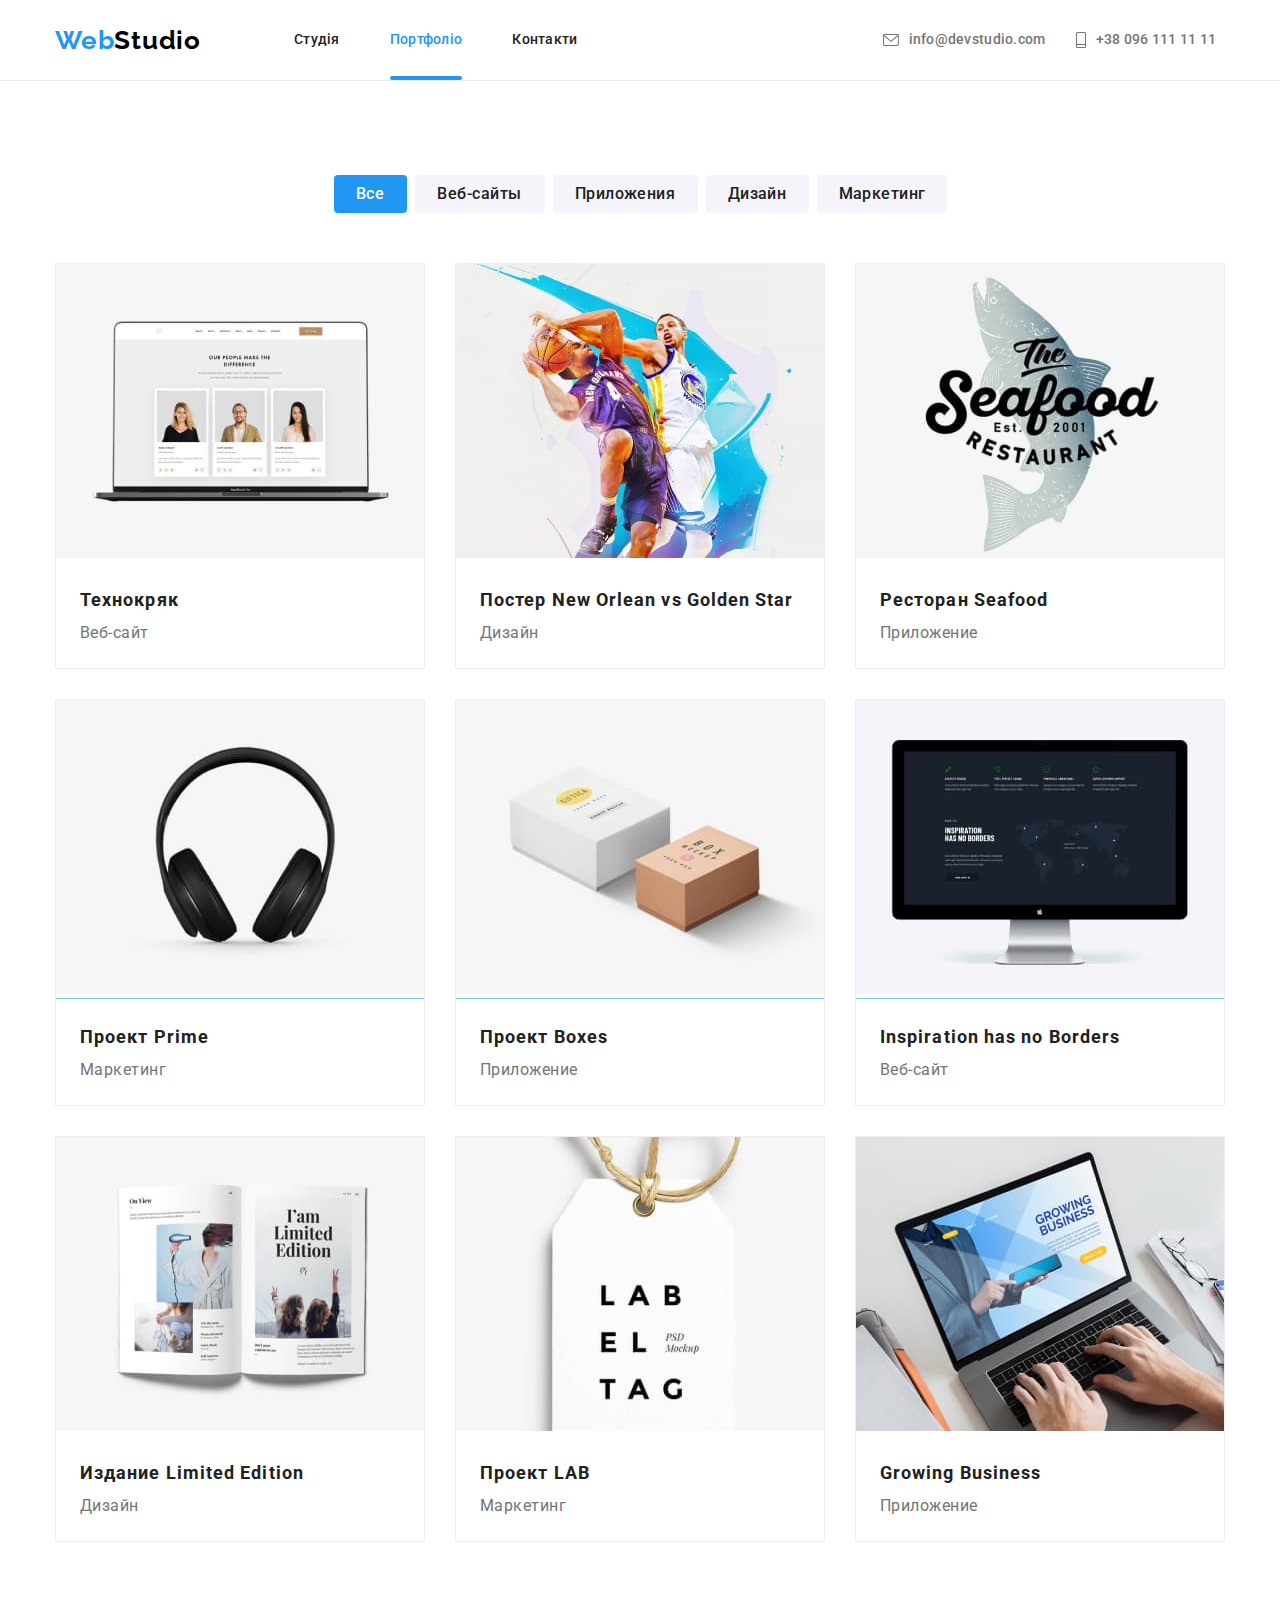
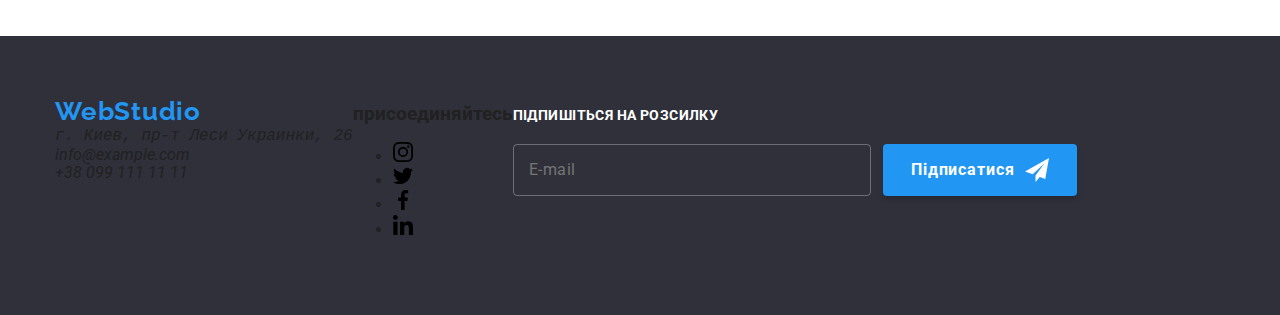
==== commit cfe4ebf1: "111" ====
--- a/portfolio.html
+++ b/portfolio.html
@@ -23,32 +23,31 @@
   </head>
   <body class="page">
     <!-- Header section -->
-    <header class="page-header page-header-portfolio">
-      <div class="container header-container">
-        <nav class="nav-site, link">
-          <a class="logo-link link" href="" lang="en">Web<span class="logo-accent">Studio</span></a>
-          <ul class="nav-list list">
-            <li><a class="nav-item link" href="./index.html">Студия</a></li>
-            <li>
-              <a class="nav-item link nav-item-portfolio" href="./portfolio.html">Портфолио</a>
-            </li>
-            <li><a class="nav-item link nav-item-portfolio-contacts" href="">Контакты</a></li>
-          </ul>
-        </nav>
-        <ul class="contacts-header list">
-          <li>
-            <a class="contacts-link link contacts-link-icons" href="info@devstudio.com"
-              ><svg class="mailhover-icons" width="16px" height="12px">
+    <header class="header__border">
+    <div class="container header__container">
+      <nav class="nav, link">
+        <a class="header__logo link" href="" lang="en">Web<span class="logo-accent">Studio</span></a>
+        <ul class="nav__list list">
+          <li><a class="nav__item link" href="./index.html">Студія</a></li>
+          <li><a class="nav__item nav__item--studio link" href="./portfolio.html">Портфоліо</a></li>
+          <li><a class="nav__item link nav__item--contacts" href="index.html">Контакти</a></li>
+        </ul>
+      </nav>
+
+      <ul class="header__contacts list">
+        <li>
+          <a class="header__link link " href="info@devstudio.com"><svg class="header-icons"
+              width="16px" height="12px">
               <use href="./images/icons/icons2.svg#mailhover">
-            </svg>info@devstudio.com</a
-            >
-          </li>
-          <li><a class="contacts-tel link" href="+380961111111"><svg class="vector-icons" width="10px" height="16px">
+            </svg>info@devstudio.com</a>
+        </li>
+        <li><a class="header__tel link" href="+380961111111"><svg class="header-icons"
+              width="10px" height="16px">
               <use href="./images/icons/icons2.svg#vector">
             </svg>+38 096 111 11 11</a></li>
-        </ul>
-      </div>
-    </header>
+      </ul>
+    </div>
+  </header>
     <main>
       <!-- Портфолио кнопки -->
       <section class="portfolio-button">
@@ -284,20 +283,15 @@
       </section>
     </main>
     <footer class="footer">
-      <div class="container">
+    <div class="container">
       <div class="footer-flex">
-        <a class="logo-link link logo-link-footer" href="" lang="en"
-          >Web<span class="logo-accent-footer">Studio</span></a
-        >
+        <a class="header__logo link logo-link-footer" href="" lang="en">Web<span
+            class="logo-accent-footer">Studio</span></a>
         <address>
           <ul class="footer-list list">
             <li class="footer-item">
-              <a
-                class="footer-mail link"
-                href="https://bit.ly/3pXMvUd"
-                target="_blank"
-                rel="noopener noreferrer"
-                ><samp class="footer-text">г. Киев, пр-т Леси Украинки, 26</samp>
+              <a class="footer-mail link" href="https://bit.ly/3pXMvUd" target="_blank" rel="noopener noreferrer"><samp
+                  class="footer-text">г. Киев, пр-т Леси Украинки, 26</samp>
               </a>
             </li>
             <li class="footer-item">
@@ -311,31 +305,26 @@
       <div class="footer-right-block ">
         <h3 class="footer-title">присоединяйтесь</h3>
         <ul class="footer-social-list">
-                  <li><a class="footer-social-link" href rel="noopener nooferrer" target="_blank" aria-label="instagram">
-                    <svg class="footer-social-icon" width="20px" height="20px">
-                      <use href="./images/icons/icons2.svg#instagram"></use>
-                    </svg>
-
-                  </a></li>
-                  <li><a class="footer-social-link" href rel="noopener nooferrer" target="_blank" aria-label="twitter">
-                    <svg class="footer-social-icon" width="20px" height="20px">
-                      <use href="./images/icons/icons2.svg#twitter"></use>
-                    </svg>
-
-                  </a></li>
-                  <li><a class="footer-social-link" href rel="noopener nooferrer" target="_blank" aria-label="facebook">
-                    <svg class="footer-social-icon" width="20px" height="20px">
-                      <use href="./images/icons/icons2.svg#facebook"></use>
-                    </svg>
-
-                  </a></li>
-                  <li><a class="footer-social-link" href rel="noopener nooferrer" target="_blank" aria-label="linkedin">
-                    <svg class="footer-social-icon" width="20px" height="20px">
-                      <use href="./images/icons/icons2.svg#linkedin"></use>
-                    </svg>
-
-                  </a></li>
-
+          <li><a class="footer-social-link" href rel="noopener nooferrer" target="_blank" aria-label="instagram">
+              <svg class="footer-social-icon" width="20px" height="20px">
+                <use href="./images/icons/icons2.svg#instagram"></use>
+              </svg>
+            </a></li>
+          <li><a class="footer-social-link" href rel="noopener nooferrer" target="_blank" aria-label="twitter">
+              <svg class="footer-social-icon" width="20px" height="20px">
+                <use href="./images/icons/icons2.svg#twitter"></use>
+              </svg>
+            </a></li>
+          <li><a class="footer-social-link" href rel="noopener nooferrer" target="_blank" aria-label="facebook">
+              <svg class="footer-social-icon" width="20px" height="20px">
+                <use href="./images/icons/icons2.svg#facebook"></use>
+              </svg>
+            </a></li>
+          <li><a class="footer-social-link" href rel="noopener nooferrer" target="_blank" aria-label="linkedin">
+              <svg class="footer-social-icon" width="20px" height="20px">
+                <use href="./images/icons/icons2.svg#linkedin"></use>
+              </svg>
+            </a></li>
       </div>
       <!-- Підписатися -->
       <form class="footer-subscription-form">
@@ -351,9 +340,8 @@
       </button>
       </div>      
     </form>
-      
       </div>
-      </div>
-    </footer>
+    </div>
+  </footer>
   </body>
 </html>
--- a/css/styles.css
+++ b/css/styles.css
@@ -35,7 +35,7 @@
 }
 
 /* reset styles */
-.link-footer, .contacts-link,
+.link-footer, .header__link,
 .link,
 .link-cards {
     text-decoration: none;
@@ -60,93 +60,77 @@
     margin-left: auto;
     margin-right: auto;
 }
-.container-styles {
-    padding-top: 94px;
-    padding-bottom: 94px;
-}
-
-.page-header {
+
+
+.header__border {
 border-bottom: 1px solid var(--border-color);
 }
-.header-container {
-    display: flex;
-    
+.header__container {
+    display: flex;    
 }
  .link {
     display: flex;
 }
  
-.logo-link {
+.header__logo {
     margin-right: 93px;
     align-items: center;
 }
  
-.nav-list {
+.nav__list {
     display: flex;
     align-items: center;    
 }
 
-.nav-item {
+.nav__item {
     padding-top: 32px;
     padding-bottom: 32px;
     margin-right: 50px;
 }
 
-.nav-item {
+.nav__item {
     position: relative;
     transition: color var(--animation);
-
-
-}
-
-.nav-item-contacts {
+}
+
+.nav__item--contacts {
     margin-right: 0;
 }   
 
-.contacts-header {
+.header__contacts {
     margin-left: 305px;
     display: flex;
     align-items: center;
     font-weight: 500;
     font-size: 14px;
     color: var(--secondary-txt-cl);
-    
-}
-
-.mailhover-icons {
+}
+
+.header-icons {
     display: flex;
     justify-content: center;
     align-items: center;
     margin-right: 10px;
-    fill: currentColor;
-    
-}
-.vector-icons {
-    display: flex;
-    justify-content: center;
-    align-items: center;
-    margin-right: 10px;
-    fill: currentColor; 
-    
-}
-.contacts-link {
+    fill: currentColor;    
+}
+
+.header__link {
     align-items: center;
     padding-top: 32px;
     padding-bottom: 32px;
     margin-right: 30px;
     position: relative;
     transition: color var(--animation);
-    
-}
-
-.contacts-tel {
+}
+
+.header__tel {
     padding-top: 32px;
     padding-bottom: 32px;
     position: relative;
     transition: color var(--animation);
 }
 
-.logo-link {
+.header__logo {
     font-family: var(--secondary-font);
     color: var(--logo-blue-txt-cl);
     font-weight: 700;
@@ -159,7 +143,7 @@
     color: var(--logo-black-txt-cl);
 }
 
-.nav-item {
+.nav__item {
     font-weight: 500;
     font-size: 14px;
     line-height: 1.14;
@@ -167,7 +151,7 @@
     color: var(--main-txt-cl);
 }
 
-.nav-item-studio {
+.nav__item--studio {
     font-weight: 500;
     font-size: 14px;
     line-height: 1.14;
@@ -179,12 +163,12 @@
 
 /* Подчёркивание */
 
-.nav-item-studio {
+.nav__item--studio {
     position: relative;
     color: var(--logo-blue-txt-cl);
 }
 
-.nav-item-studio::after {
+.nav__item--studio::after {
     position: absolute;
     bottom: 0;
     left: 0;
@@ -195,44 +179,35 @@
     background-color: var(--logo-blue-txt-cl);
 }
 
-.nav-item:hover,
-.nav-item:focus {
+.nav__item:hover,
+.nav__item:focus {
     color: var(--logo-blue-txt-cl);
 }
 
-.contacts-link,
-.contacts-tel {
-    
+.header__link,
+.header__tel {    
     font-weight: 500;
     font-size: 14px;
     line-height: 1.14;
     letter-spacing: 0.02em;
     color: var(--secondary-txt-cl);
-    /* margin-left: 10px; */
-}
-
-.contacts-link-portfolio {
+}
+
+.header__link:hover,
+.header__link:focus {
+    color: var(--logo-blue-txt-cl);
+}
+
+.header__tel {
     font-weight: 500;
     font-size: 14px;
     line-height: 1.14;
     letter-spacing: 0.02em;
     color: var(--secondary-txt-cl);
 }
-.contacts-link:hover,
-.contacts-link:focus {
-    color: var(--logo-blue-txt-cl);
-}
-
-.contacts-tel {
-    font-weight: 500;
-    font-size: 14px;
-    line-height: 1.14;
-    letter-spacing: 0.02em;
-    color: var(--secondary-txt-cl);
-}
-
-.contacts-tel:hover,
-.contacts-tel:focus {
+
+.header__tel:hover,
+.header__tel:focus {
     color: var(--logo-blue-txt-cl);
 }
 
@@ -259,10 +234,9 @@
     margin-left: auto;
     margin-right: auto;
     background-color: var(--dark-bg-cl);
-    
-}
-
-.hero-text {
+}
+
+.hero__text {
     margin-top: 106px;
     margin-bottom: 30px;
     font-weight: 900;
@@ -274,7 +248,7 @@
     color: var(--white-txt-cl);
 }
 
-.container-btn {
+.hero__btn {
     display: flex;
     margin: 0 auto;
     margin-bottom: 106px;
@@ -310,14 +284,13 @@
     cursor: pointer;
     color: var(--button-text-color);
     background-color: var(--focus-color); 
-
 }
 /* Наши преимущества */
 .advantage {
     padding-top: 94px;
     padding-bottom: 94px;
 }
-.icon {
+.advantage__icon {
     display: flex;
     justify-content: center;
     align-items: center;
@@ -325,19 +298,18 @@
     height: 120px;
     background-color: var(--light-bg-cl);
     border-radius: 4px;
-    margin-bottom: 30px;
-    
-}
-
-.advantage-list {
+    margin-bottom: 30px;    
+}
+
+.advantage__list {
     display: flex;
     gap: 30px;
 }
 
-.advantage-list:last-child {
+.advantage__list:last-child {
     margin-right: 0;
 }
-.advantage-title {
+.advantage__title {
     margin-bottom: 10px;
     width: 270px;
     height: 16px;
@@ -349,7 +321,7 @@
     color: var(--main-txt-cl);
 }
 
-.advantage-text {
+.advantage__text {
     width: 270px;
     height: 75px;
     font-weight: 400;
@@ -365,7 +337,7 @@
 }
 
 
-.benefits-text {
+.benefits__text {
     margin-bottom: 50px;
     font-weight: 700;
     font-size: 36px;
@@ -374,16 +346,16 @@
     letter-spacing: 0.03em;
     color: var(--main-txt-cl);
 }
-.benefits-list {
+.benefits__list {
     display: flex;
     gap: 30px;
 }
 /* Чем мы занимаемся (текст на фото) */
-.benefits-foto-list{
+.benefits__foto{
     position: relative;
 }
 
-.benefits-photo-list-action {
+.benefits__action {
     position: absolute;
     width: 100%;
     bottom: 0;
@@ -395,7 +367,7 @@
     transition: opacity var(--animation);
 }
 
-.benefits-text-action {
+.benefits__text--action {
     font-family: 'Roboto';
     font-style: normal;
     font-weight: 700;
@@ -415,36 +387,34 @@
     background-color: var(--light-bg-cl);
 }
 
-.team-name-post {
+.team__name--post {
 padding-top: 30px;
 padding-bottom: 30px;
 }
 
-.team-text {
+.team__title {
     margin-bottom: 50px;
     font-weight: 700;
     font-size: 36px;
     line-height: 1.17;
     text-align: center;
     letter-spacing: 0.03em;
-    color: var(--main-txt-cl);
-    
-}
-
-.team-list {
+    color: var(--main-txt-cl);    
+}
+
+.team__list {
     width: 270px;
     display: flex;
     gap: 30px;
 }
 
-.team-items {
+.team__items {
     box-shadow: 0px 1px 3px rgba(0, 0, 0, 0.12), 0px 1px 1px rgba(0, 0, 0, 0.14), 0px 2px 1px rgba(0, 0, 0, 0.2);
     border-radius: 0px 0px 4px 4px;
     background: var(--white-bg-cl);
 } 
 
-.team-name {
-   
+.team__name {   
     margin-bottom: 10px;
     font-weight: 500;
     font-size: 16px;
@@ -454,7 +424,7 @@
     color: var(--main-txt-cl);
 }
 
-.team-post {
+.team__post {
     font-weight: 400;
     font-size: 16px;
     line-height: 1.19;
@@ -462,15 +432,12 @@
     letter-spacing: 0.03em;
     color: var(--secondary-txt-cl);
     margin-bottom: 16px;
-    
-
-}
-.team-list {
-    align-items: center;
-   
-}
-
-.social-link {
+}
+.team__list {
+    align-items: center;   
+}
+
+.social__link {
     
     align-items: center;
     justify-content: center;
@@ -484,7 +451,7 @@
     
 }
 
-.social-list {
+.social__list {
     gap: 10px;
     display: flex;
     align-items: center;
@@ -494,31 +461,31 @@
     list-style: none;
     
 }
-.social-icon {
+.social__icon {
     fill: var(--social-icon-color);
 }
 
-.social-link:hover,
-.social-link:focus {
+.social__link:hover,
+.social__link:focus {
     background-color: var(--blue-bg-cl);
     outline: none;
     
 }
 
-.social-link:hover .social-icon {
+.social__link:hover .social__icon {
     fill: var(--white-txt-cl);
 }
-.social-link:focus .social-icon {
+.social__link:focus .social__icon {
     fill: var(--white-txt-cl);
 }
 
 /* Постоянные клиенты */
 
-.section-clients {
+.clients {
     padding-top: 94px;
     padding-bottom: 94px;
 }
-.list-clients {
+.clients__list {
     display: flex;
     list-style: none;
     align-items: center;
@@ -531,7 +498,7 @@
     
 }
 
-.clients-icon-icon {
+.clients__icon {
     display: flex;
     align-items: center;
     justify-content: center;
@@ -543,30 +510,27 @@
     fill: var(--social-icon-color);
     transition: color var(--animation),
     border-color var(--animation);
-
-}
-
-
-.clients-icon-icon:hover,
-.clients-icon-icon:focus {
+}
+
+
+.clients__icon:hover,
+.clients__icon:focus {
     fill: var(--akcent-color);
     border-color: var(--akcent-color);
     border: 1px solid var(--akcent-color);
-    outline: none;
-   
-   
-}
-
-.title-clients {
+    outline: none;  
+}
+
+.clients__title {
     font-family: 'Roboto';
-        font-style: normal;
-        font-weight: 700;
-        font-size: 36px;
-        line-height: 1.17;
-        text-align: center;
-        letter-spacing: 0.03em;
-        color: var(--main-txt-cl);
-        margin-bottom: 50px;
+    font-style: normal;
+    font-weight: 700;
+    font-size: 36px;
+    line-height: 1.17;
+    text-align: center;
+    letter-spacing: 0.03em;
+    color: var(--main-txt-cl);
+    margin-bottom: 50px;
 }
 /* Футер */
 .footer {
@@ -580,25 +544,23 @@
     display: flex;
     align-items: baseline;
 }
-.logo-link-footer {
+.footer__logo {
     width: 145px;
     height: 31px;
     margin-bottom: 20px;
     
 }
-.logo-accent-footer {
-    color: var(--logo-white-txt-cl);
-    
-}
-
-.footer-list {
+.footer__accent {
+    color: var(--logo-white-txt-cl);    
+}
+
+.footer__list {
     width: 231px;
-    height: 81px;
-   
-}
-
-
-.footer-text {
+    height: 81px;   
+}
+
+
+.footer__text {
     margin-bottom: 9px;
     font-family: 'Roboto';
     font-style: normal;
@@ -609,12 +571,12 @@
     color: var(--logo-white-txt-cl);
 }
 
-.footer-text:hover,
-.footer-text:focus {
+.footer__text:hover,
+.footer__text:focus {
     color: var(--logo-blue-txt-cl);
 }
 
-.link-footer {
+.footer__link {
     margin-bottom: 9px;
     font-family: 'Roboto';
     font-style: normal;
@@ -623,16 +585,16 @@
     line-height: 1.71;
     letter-spacing: 0.03em;
     color: rgba(255, 255, 255, 0.6);
-    transition: color 250ms cubic-bezier(0.4, 0, 0.2, 1),
-    background-color 250ms cubic-bezier(0.4, 0, 0.2, 1);
-}
-
-.link-footer:hover,
-.link-footer:focus {
+    transition: color var(--animation),
+    background-color var(--animation);
+}
+
+.footer__link:hover,
+.footer__link:focus {
     color: var(--logo-blue-txt-cl);
 }
 
-.footer-tel {
+.footer__tel {
     font-family: 'Roboto';
     font-style: normal;
     font-weight: 400;
@@ -642,15 +604,15 @@
     color: rgba(255, 255, 255, 0.6);
 }
 
-.footer-text, 
-.link-footer,
-.footer-tel {
+.footer__text, 
+.footer__link,
+.footer__tel {
     width: 231px;
     height: 21px;
 }
 
-.footer-tel:hover,
-.footer-tel:focus {
+.footer__tel:hover,
+.footer__tel:focus {
     color: var(--logo-blue-txt-cl);
 }
 
@@ -658,12 +620,12 @@
 /* Футер. Правый блок */
 
 
-.footer-right-block {
+.footer__join {
    margin-left: 70px;
    margin-right: 93px;
 } 
 
-.footer-social-list {
+.footer__social--list {
     display: flex;
     align-items: baseline;
     justify-content: center; 
@@ -673,7 +635,7 @@
     padding-left: 0;
 }
 
-.footer-social-link {
+.footer__social--link {
     display: flex;
     align-items: center;
     justify-content: center;
@@ -686,7 +648,7 @@
     background-color var(--animation);
 }
 
-.footer-title {
+.footer__title {
     display: flex;
     align-items: baseline;
     font-family: 'Roboto';
@@ -700,11 +662,11 @@
     padding-left: 0;
 }
 
-.footer-social-icon {
+.footer__icon {
     fill: var(--white-txt-cl);
 }
-.footer-social-link:hover,
-.footer-social-link:focus {
+.footer__social--link:hover,
+.footer__social--link:focus {
     fill: var(--akcent-color);
     border-color: var(--akcent-color);
     border: 1px solid var(--akcent-color);
@@ -784,9 +746,9 @@
 
 
 /* Prtfolio*/
-.page-header-portfolio {
-    border-bottom: 1px solid var(--border-color);
-}
+ 
+
+
 
 .nav-item-portfolio {
     font-weight: 500;
@@ -1034,7 +996,7 @@
     padding-left: 39px;
 }
 
-.modal-btn {
+.modal__btn {
     position: absolute;
     width: 30px;
     height: 30px;
@@ -1050,7 +1012,7 @@
     cursor: pointer;
 }
 
-.modal-btn-icon {
+.modal__btn--icon {
     width: 11px;
     height: 11px;
     transition-duration: 250ms;
@@ -1058,10 +1020,9 @@
     transition-delay: 0s;
 }
 
-.modal-btn-icon:hover,
-.modal-btn-icon:focus {
-    fill: var(--akcent-color);
-        
+.modal__btn--icon:hover,
+.modal__btn--icon:focus {
+    fill: var(--akcent-color);        
 }
 
 .register-form {
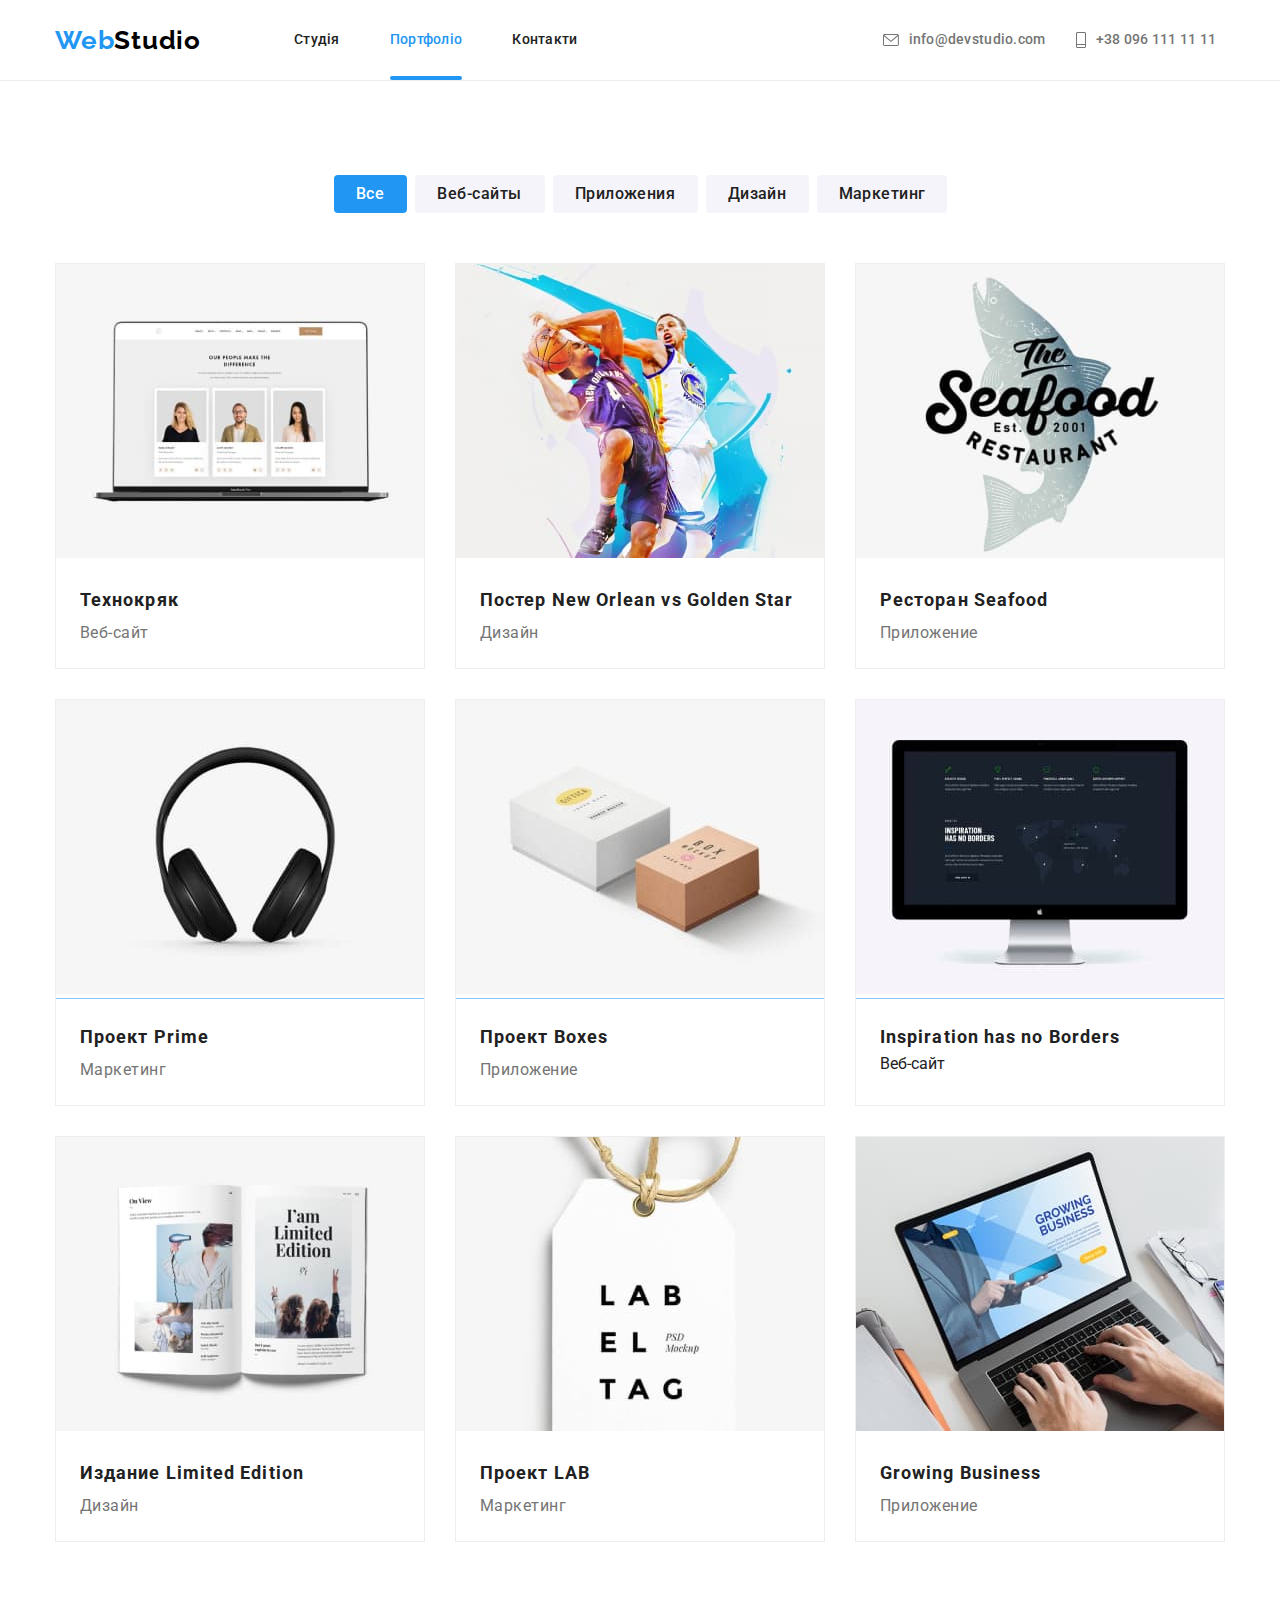
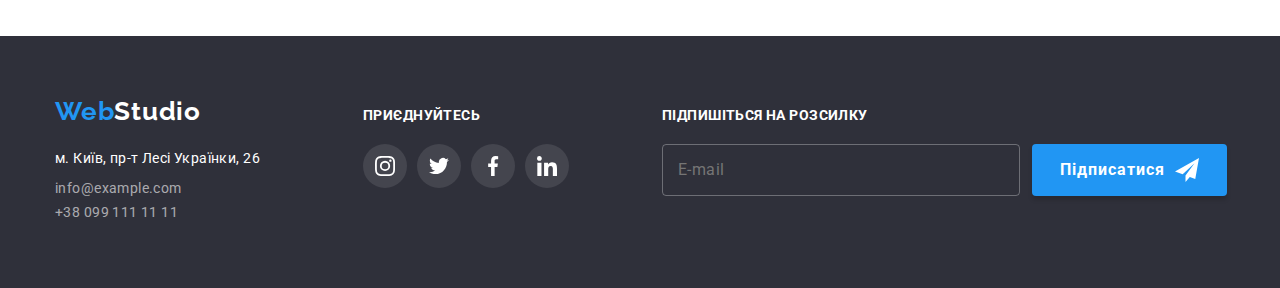
==== commit cea626c3: "rename class" ====
--- a/portfolio.html
+++ b/portfolio.html
@@ -36,12 +36,12 @@
 
       <ul class="header__contacts list">
         <li>
-          <a class="header__link link " href="info@devstudio.com"><svg class="header-icons"
+          <a class="header__link link " href="info@devstudio.com"><svg class="header__icons"
               width="16px" height="12px">
               <use href="./images/icons/icons2.svg#mailhover">
             </svg>info@devstudio.com</a>
         </li>
-        <li><a class="header__tel link" href="+380961111111"><svg class="header-icons"
+        <li><a class="header__tel link" href="+380961111111"><svg class="header__icons"
               width="10px" height="16px">
               <use href="./images/icons/icons2.svg#vector">
             </svg>+38 096 111 11 11</a></li>
@@ -50,230 +50,221 @@
   </header>
     <main>
       <!-- Портфолио кнопки -->
-      <section class="portfolio-button">
-        <div class="container container-portfolio">
-          <div class="portfolio-button-item">
-            <ul class="portfolio-list list">
-              <li>
-                <button type="button" class="portfolio-btn current portfolio-btn-curent">
+      <section class="portfolio__button portfolio">
+        <div class="container">
+          <div>
+            <ul class="portfolio__list list">
+              <li>
+                <button type="button" class="portfolio__btn current portfolio__btn--curent">
                   Все
                 </button>
               </li>
               <li>
-                <button type="button" class="portfolio-btn portfolio-btn-site">Веб-сайты</button>
-              </li>
-              <li>
-                <button type="button" class="portfolio-btn portfolio-btn-app">Приложения</button>
-              </li>
-              <li>
-                <button type="button" class="portfolio-btn portfolio-btn-design">Дизайн</button>
-              </li>
-              <li>
-                <button type="button" class="portfolio-btn portfolio-btn-marketing">
+                <button type="button" class="portfolio__btn portfolio__btn--site">Веб-сайты</button>
+              </li>
+              <li>
+                <button type="button" class="portfolio__btn portfolio__btn--app">Приложения</button>
+              </li>
+              <li>
+                <button type="button" class="portfolio__btn portfolio__btn--design">Дизайн</button>
+              </li>
+              <li>
+                <button type="button" class="portfolio__btn portfolio__btn--marketing">
                   Маркетинг
                 </button>
               </li>
             </ul>
           </div>
-          <h1 class="title">Preview</h1>
-          <ul class="portfolio-cards-list list">
-            <li class="item-cards">
-              <div class="portfolio-project">
-              <a href="" class="link-cards" >
-                <div class="portfolio-foto">
-                <img
-                  class="portfolio-cards-img"
+          <h1 class="portfolio__title">Preview</h1>
+          <ul class="portfolio__cards--list list">
+            <li class="portfolio__item--cards">
+              <div>
+              <a href="" class="portfolio__link--cards" >
+                <div class="portfolio__foto">
+                <img
                   src="./images/portfolio/img1.jpg"
                   alt="Веб-сайт"
                   width="370"
                   
-                /><div class="portfolio-overlay">
-                  <p class="portfolio-overlay-text">
+                /><div class="portfolio__overlay">
+                  <p class="portfolio__overlay--text">
                     Ресурс пропонує комплексні пропозиції з різним рівнем функціоналу та сервісів. Все це дозволить відвідувачу отримати вичерпні відомості про компанію чи приватну особу.
                   </p>
                 </div> </div>
                    
-                <div class="cards-name">
-                  <h2 class="portfolio-cards-title">Технокряк</h2>
-                  <p class="portfolio-cards-text">Веб-сайт</p>
+                <div class="portfolio__cards--name">
+                  <h2 class="portfolio__cards--title">Технокряк</h2>
+                  <p class="portfolio__cards--text">Веб-сайт</p>
                 </div>
               </a>
               </div>
             </li>
             
-            <li class="item-cards">
-              <div class="portfolio-project">
-              <a href="" class="link-cards">
-                <div class="portfolio-foto">
-                <img
-                  class="portfolio-cards-img"
+            <li class="portfolio__item--cards">
+              <div>
+              <a href="" class="portfolio__link--cards">
+                <div class="portfolio__foto">
+                <img
                   src="./images/portfolio/img2.jpg"
                   alt="Дизайн"
                   width="370"
                   
-                /><div class="portfolio-overlay">
-                  <p class="portfolio-overlay-text">
-Ресурс пропонує комплексні пропозиції з різним рівнем функціоналу та сервісів. Все це дозволить відвідувачу отримати вичерпні відомості про компанію чи приватну особу.
-                  </p>
-                </div></div>
-                
-                <div class="cards-name">
-                  <h2 class="portfolio-cards-title">Постер New Orlean vs Golden Star</h2>
-                  <p class="portfolio-cards-text">Дизайн</p>
-                </div>
-              </a>
-              </div>
-            </li>
-            <li class="item-cards">
-              <div class="portfolio-project">
-              <a href="" class="link-cards">
-                <div class="portfolio-foto">
-                <img
-                  class="portfolio-cards-img"
+                /><div class="portfolio__overlay">
+                  <p class="portfolio__overlay--text">
+Ресурс пропонує комплексні пропозиції з різним рівнем функціоналу та сервісів. Все це дозволить відвідувачу отримати вичерпні відомості про компанію чи приватну особу.
+                  </p>
+                </div></div>
+                
+                <div class="portfolio__cards--name">
+                  <h2 class="portfolio__cards--title">Постер New Orlean vs Golden Star</h2>
+                  <p class="portfolio__cards--text">Дизайн</p>
+                </div>
+              </a>
+              </div>
+            </li>
+            <li class="portfolio__item--cards">
+              <div>
+              <a href="" class="portfolio__link--cards">
+                <div class="portfolio__foto">
+                <img
                   src="./images/portfolio/img3.jpg"
                   alt="Приложение"
                   width="370"
-                /><div class="portfolio-overlay">
-                  <p class="portfolio-overlay-text">
-Ресурс пропонує комплексні пропозиції з різним рівнем функціоналу та сервісів. Все це дозволить відвідувачу отримати вичерпні відомості про компанію чи приватну особу.
-                  </p>
-                </div></div>
-                
-                <div class="cards-name">
-                  <h2 class="portfolio-cards-title">Ресторан Seafood</h2>
-                  <p class="portfolio-cards-text">Приложение</p>
-                </div>
-              </a>
-              </div>
-            </li>
-            <li class="item-cards">
-              <div class="portfolio-project">
-              <a href="" class="link-cards">
-                <div class="portfolio-foto">
-                <img
-                  class="portfolio-cards-img"
+                /><div class="portfolio__overlay">
+                  <p class="portfolio__overlay--text">
+Ресурс пропонує комплексні пропозиції з різним рівнем функціоналу та сервісів. Все це дозволить відвідувачу отримати вичерпні відомості про компанію чи приватну особу.
+                  </p>
+                </div></div>
+                
+                <div class="portfolio__cards--name">
+                  <h2 class="portfolio__cards--title">Ресторан Seafood</h2>
+                  <p class="portfolio__cards--text">Приложение</p>
+                </div>
+              </a>
+              </div>
+            </li>
+            <li class="portfolio__item--cards">
+              <div>
+              <a href="" class="portfolio__link--cards">
+                <div class="portfolio__foto">
+                <img
                   src="./images/portfolio/img4.jpg"
                   alt="Маркетинг"
                   width="370"
-                /><div class="portfolio-overlay">
-                  <p class="portfolio-overlay-text">
-Ресурс пропонує комплексні пропозиції з різним рівнем функціоналу та сервісів. Все це дозволить відвідувачу отримати вичерпні відомості про компанію чи приватну особу.
-                  </p>
-                </div></div>
-                
-                <div class="cards-name">
-                  <h2 class="portfolio-cards-title">Проект Prime</h2>
-                  <p class="portfolio-cards-text">Маркетинг</p>
-                </div>
-              </a>
-              </div>
-            </li>
-            <li class="item-cards">
-              <div class="portfolio-project">
-              <a href="" class="link-cards">
-                <div class="portfolio-foto">
-                <img
-                  class="portfolio-cards-img"
+                /><div class="portfolio__overlay">
+                  <p class="portfolio__overlay--text">
+Ресурс пропонує комплексні пропозиції з різним рівнем функціоналу та сервісів. Все це дозволить відвідувачу отримати вичерпні відомості про компанію чи приватну особу.
+                  </p>
+                </div></div>
+                
+                <div class="portfolio__cards--name">
+                  <h2 class="portfolio__cards--title">Проект Prime</h2>
+                  <p class="portfolio__cards--text">Маркетинг</p>
+                </div>
+              </a>
+              </div>
+            </li>
+            <li class="portfolio__item--cards">
+              <div>
+              <a href="" class="portfolio__link--cards">
+                <div class="portfolio__foto">
+                <img
                   src="./images/portfolio/img5.jpg"
                   alt="Приложение"
                   width="370"
-                /><div class="portfolio-overlay">
-                  <p class="portfolio-overlay-text">
-Ресурс пропонує комплексні пропозиції з різним рівнем функціоналу та сервісів. Все це дозволить відвідувачу отримати вичерпні відомості про компанію чи приватну особу.
-                  </p>
-                </div></div>
-                
-                <div class="cards-name">
-                  <h2 class="portfolio-cards-title">Проект Boxes</h2>
-                  <p class="portfolio-cards-text">Приложение</p>
-                </div>
-              </a>
-              </div>
-            </li>
-            <li class="item-cards">
-              <div class="portfolio-project">
-              <a href="" class="link-cards">
-                <div class="portfolio-foto">
-                <img
-                  class="portfolio-cards-img"
+                /><div class="portfolio__overlay">
+                  <p class="portfolio__overlay--text">
+Ресурс пропонує комплексні пропозиції з різним рівнем функціоналу та сервісів. Все це дозволить відвідувачу отримати вичерпні відомості про компанію чи приватну особу.
+                  </p>
+                </div></div>
+                
+                <div class="portfolio__cards--name">
+                  <h2 class="portfolio__cards--title">Проект Boxes</h2>
+                  <p class="portfolio__cards--text">Приложение</p>
+                </div>
+              </a>
+              </div>
+            </li>
+            <li class="portfolio__item--cards">
+              <div>
+              <a href="" class="portfolio__link--cards">
+                <div class="portfolio__foto">
+                <img
                   src="./images/portfolio/img6.jpg"
                   alt="Веб-сайт"
                   width="370"
-                /><div class="portfolio-overlay">
-                  <p class="portfolio-overlay-text">
-Ресурс пропонує комплексні пропозиції з різним рівнем функціоналу та сервісів. Все це дозволить відвідувачу отримати вичерпні відомості про компанію чи приватну особу.
-                  </p>
-                </div></div>
-                
-                <div class="cards-name">
-                  <h2 class="portfolio-cards-title">Inspiration has no Borders</h2>
+                /><div class="portfolio__overlay">
+                  <p class="portfolio__overlay--text">
+Ресурс пропонує комплексні пропозиції з різним рівнем функціоналу та сервісів. Все це дозволить відвідувачу отримати вичерпні відомості про компанію чи приватну особу.
+                  </p>
+                </div></div>
+                
+                <div class="portfolio__cards--name">
+                  <h2 class="portfolio__cards--title">Inspiration has no Borders</h2>
                   <p class="portfolio-cards-text">Веб-сайт</p>
                 </div>
               </a>
               </div>
             </li>
-            <li class="item-cards">
-              <div class="portfolio-project">
-              <a href="" class="link-cards">
-                <div class="portfolio-foto">
-                <img
-                  class="portfolio-cards-img"
+            <li class="portfolio__item--cards">
+              <div>
+              <a href="" class="portfolio__link--cards">
+                <div class="portfolio__foto">
+                <img
                   src="./images/portfolio/img7.jpg"
                   alt="Дизайн"
                   width="370"
-                /><div class="portfolio-overlay">
-                  <p class="portfolio-overlay-text">
-Ресурс пропонує комплексні пропозиції з різним рівнем функціоналу та сервісів. Все це дозволить відвідувачу отримати вичерпні відомості про компанію чи приватну особу.
-                  </p>
-                </div></div>
-                
-                <div class="cards-name">
-                  <h2 class="portfolio-cards-title">Издание Limited Edition</h2>
-                  <p class="portfolio-cards-text">Дизайн</p>
-                </div>
-              </a>
-              </div>
-            </li>
-            <li class="item-cards">
-              <div class="portfolio-project">
-              <a href="" class="link-cards">
-                <div class="portfolio-foto">
-                <img
-                  class="portfolio-cards-img"
+                /><div class="portfolio__overlay">
+                  <p class="portfolio__overlay--text">
+Ресурс пропонує комплексні пропозиції з різним рівнем функціоналу та сервісів. Все це дозволить відвідувачу отримати вичерпні відомості про компанію чи приватну особу.
+                  </p>
+                </div></div>
+                
+                <div class="portfolio__cards--name">
+                  <h2 class="portfolio__cards--title">Издание Limited Edition</h2>
+                  <p class="portfolio__cards--text">Дизайн</p>
+                </div>
+              </a>
+              </div>
+            </li>
+            <li class="portfolio__item--cards">
+              <div>
+              <a href="" class="portfolio__link--cards">
+                <div class="portfolio__foto">
+                <img
                   src="./images/portfolio/img8.jpg"
                   alt="Маркетинг"
                   width="370"
-                /><div class="portfolio-overlay">
-                  <p class="portfolio-overlay-text">
-Ресурс пропонує комплексні пропозиції з різним рівнем функціоналу та сервісів. Все це дозволить відвідувачу отримати вичерпні відомості про компанію чи приватну особу.
-                  </p>
-                </div></div>
-                
-                <div class="cards-name">
-                  <h2 class="portfolio-cards-title">Проект LAB</h2>
-                  <p class="portfolio-cards-text">Маркетинг</p>
-                </div>
-              </a>
-              </div>
-            </li>
-            <li class="item-cards">
-              <div class="portfolio-project">
-              <a href="" class="link-cards">
-                <div class="portfolio-foto">
-                <img
-                  class="portfolio-cards-img"
+                /><div class="portfolio__overlay">
+                  <p class="portfolio__overlay--text">
+Ресурс пропонує комплексні пропозиції з різним рівнем функціоналу та сервісів. Все це дозволить відвідувачу отримати вичерпні відомості про компанію чи приватну особу.
+                  </p>
+                </div></div>
+                
+                <div class="portfolio__cards--name">
+                  <h2 class="portfolio__cards--title">Проект LAB</h2>
+                  <p class="portfolio__cards--text">Маркетинг</p>
+                </div>
+              </a>
+              </div>
+            </li>
+            <li class="portfolio__item--cards">
+              <div>
+              <a href="" class="portfolio__link--cards">
+                <div class="portfolio__foto">
+                <img
                   src="./images/portfolio/img9.jpg"
                   alt="Приложение"
                   width="370"
-                /><div class="portfolio-overlay">
-                  <p class="portfolio-overlay-text">
-Ресурс пропонує комплексні пропозиції з різним рівнем функціоналу та сервісів. Все це дозволить відвідувачу отримати вичерпні відомості про компанію чи приватну особу.
-                  </p>
-                </div></div>
-                
-                <div class="cards-name">
-                  <h2 class="portfolio-cards-title">Growing Business</h2>
-                  <p class="portfolio-cards-text">Приложение</p>
+                /><div class="portfolio__overlay">
+                  <p class="portfolio__overlay--text">
+Ресурс пропонує комплексні пропозиції з різним рівнем функціоналу та сервісів. Все це дозволить відвідувачу отримати вичерпні відомості про компанію чи приватну особу.
+                  </p>
+                </div></div>
+                
+                <div class="portfolio__cards--name">
+                  <h2 class="portfolio__cards--title">Growing Business</h2>
+                  <p class="portfolio__cards--text">Приложение</p>
                 </div>
               </a>
               </div>
@@ -284,57 +275,57 @@
     </main>
     <footer class="footer">
     <div class="container">
-      <div class="footer-flex">
-        <a class="header__logo link logo-link-footer" href="" lang="en">Web<span
-            class="logo-accent-footer">Studio</span></a>
+      <div>
+        <a class="header__logo link footer__logo" href="" lang="en">Web<span
+            class="footer__accent">Studio</span></a>
         <address>
-          <ul class="footer-list list">
-            <li class="footer-item">
-              <a class="footer-mail link" href="https://bit.ly/3pXMvUd" target="_blank" rel="noopener noreferrer"><samp
-                  class="footer-text">г. Киев, пр-т Леси Украинки, 26</samp>
-              </a>
-            </li>
-            <li class="footer-item">
-              <a class="link-footer" href="mailto:info@devstudio.com">info@example.com</a>
-            </li>
-            <li><a class="footer-tel link" href="tel=+380991111111">+38 099 111 11 11</a></li>
+          <ul class="footer__list list">
+            <li>
+              <a class="link" href="https://bit.ly/3pXMvUd" target="_blank" rel="noopener noreferrer"><samp
+                  class="footer__text">м. Київ, пр-т Лесі Українки, 26</samp>
+              </a>
+            </li>
+            <li>
+              <a class="footer__link" href="mailto:info@devstudio.com">info@example.com</a>
+            </li>
+            <li><a class="footer__tel link" href="tel=+380991111111">+38 099 111 11 11</a></li>
           </ul>
         </address>
       </div>
-      <!-- Футер. Правый блок -->
-      <div class="footer-right-block ">
-        <h3 class="footer-title">присоединяйтесь</h3>
-        <ul class="footer-social-list">
-          <li><a class="footer-social-link" href rel="noopener nooferrer" target="_blank" aria-label="instagram">
-              <svg class="footer-social-icon" width="20px" height="20px">
+      <!-- Футер. приєднуйтесь -->
+      <div class="footer__join ">
+        <h3 class="footer__title">приєднуйтесь</h3>
+        <ul class="footer__social--list">
+          <li><a class="footer__social--link" href rel="noopener nooferrer" target="_blank" aria-label="instagram">
+              <svg class="footer__icon" width="20px" height="20px">
                 <use href="./images/icons/icons2.svg#instagram"></use>
               </svg>
             </a></li>
-          <li><a class="footer-social-link" href rel="noopener nooferrer" target="_blank" aria-label="twitter">
-              <svg class="footer-social-icon" width="20px" height="20px">
+          <li><a class="footer__social--link" href rel="noopener nooferrer" target="_blank" aria-label="twitter">
+              <svg class="footer__icon" width="20px" height="20px">
                 <use href="./images/icons/icons2.svg#twitter"></use>
               </svg>
             </a></li>
-          <li><a class="footer-social-link" href rel="noopener nooferrer" target="_blank" aria-label="facebook">
-              <svg class="footer-social-icon" width="20px" height="20px">
+          <li><a class="footer__social--link" href rel="noopener nooferrer" target="_blank" aria-label="facebook">
+              <svg class="footer__icon" width="20px" height="20px">
                 <use href="./images/icons/icons2.svg#facebook"></use>
               </svg>
             </a></li>
-          <li><a class="footer-social-link" href rel="noopener nooferrer" target="_blank" aria-label="linkedin">
-              <svg class="footer-social-icon" width="20px" height="20px">
+          <li><a class="footer__social--link" href rel="noopener nooferrer" target="_blank" aria-label="linkedin">
+              <svg class="footer__icon" width="20px" height="20px">
                 <use href="./images/icons/icons2.svg#linkedin"></use>
               </svg>
             </a></li>
       </div>
       <!-- Підписатися -->
-      <form class="footer-subscription-form">
-      <h3 class="footer-subscription-form-title">Підпишіться на розсилку</h3>
-      <div class="footer-subsubscription-form-group">
-      <label class="footer-subscription-form-wrap">
-        <input class="footer-subscription-form-input" type="email" name="email" placeholder="E-mail">
+      <form class="subscription">
+      <h3 class="subscription__title">Підпишіться на розсилку</h3>
+      <div class="subsubscription__group">
+      <label>
+        <input class="subscription__input" type="email" name="email" placeholder="E-mail">
       </label>
-      <button class="footer-subscription-form-btn" type="submit">Підписатися
-        <svg class="footer-subscription-form-btn-svg" height="24" width="24">
+      <button class="subscription__btn" type="submit">Підписатися
+        <svg height="24" width="24">
           <use href="./images/icons/icons2.svg#send"></use>
         </svg>
       </button>
--- a/css/styles.css
+++ b/css/styles.css
@@ -35,9 +35,9 @@
 }
 
 /* reset styles */
-.link-footer, .header__link,
+.footer__link, .header__link,
 .link,
-.link-cards {
+.portfolio__link--cards {
     text-decoration: none;
     color: currentColor;
 }
@@ -106,7 +106,7 @@
     color: var(--secondary-txt-cl);
 }
 
-.header-icons {
+.header__icons {
     display: flex;
     justify-content: center;
     align-items: center;
@@ -676,12 +676,12 @@
 
 /* Футер підписатися*/
 
-.footer-subsubscription-form-group {
+.subsubscription__group {
     display: flex;
     gap: 12px;
 }
 
-.footer-subscription-form-input {
+.subscription__input {
     display: inline-block;
     width: 358px;
     background-color: transparent;
@@ -699,15 +699,15 @@
     border-color var(--animation);
 }
 
-.footer-subscription-form-input:hover,
-.footer-subscription-form-input:focus {
+.subscription__input:hover,
+.subscription__input:focus {
     border: 1px solid var(--akcent-color);
     border-color: var(--akcent-color);
     outline: none;
    
 }
 
-.footer-subscription-form-btn {
+.subscription__btn {
     display: flex;
     gap: 10px;
     align-items: center;
@@ -733,7 +733,7 @@
 }
 
 
-.footer-subscription-form-title {
+.subscription__title {
     margin-bottom: 20px;
     font-weight: 700;
     font-size: 14px;
@@ -750,56 +750,17 @@
 
 
 
-.nav-item-portfolio {
-    font-weight: 500;
-    font-size: 14px;
-    line-height: 1.14;
-    letter-spacing: 0.02em;
-    color: var(--logo-blue-txt-cl);
-    text-decoration: none;
-}
-.nav-item-portfolio-contacts {
-    margin: 0 auto;
-}
-
-/* Псевдо портфолио */
-.nav-item-portfolio {
-    position: relative;
-    color: var(--akcent-color);
-}
-.nav-item-portfolio::after {
-    position: absolute;
-    bottom: 0;
-    left: 0;
-    content: "";
-    width: 100%;
-    height: 4px;
-    border-radius: 2px;
-    background-color: var(--blue-bg-cl);
-}
-
-
-
-
-.contacts-link-portfolio {
-    margin-right: 50px;
-    padding-top: 32px;
-    padding-bottom: 32px;
-}
-.contacts-link-portfolio:hover,
-.contacts-link-portfolio:focus {
-    color: var(--logo-blue-txt-cl);
-}
+
 
 /* Портфолио кнопки */
 
-.portfolio-button {
+.portfolio__button {
     padding-top: 94px;
     padding-bottom: 94px;
 }
 
 
-.portfolio-list {
+.portfolio__list {
     display:flex;
     justify-content: center ;
     gap: 8px;
@@ -807,7 +768,7 @@
    
 }
 
-.portfolio-btn-curent {
+.portfolio__btn--curent {
     width: 73px;
     height: 38px;
     padding-top: 6px;
@@ -816,7 +777,7 @@
     padding-left: 22px;
 }
 
-.portfolio-btn-site {
+.portfolio__btn--site {
     max-width: 200px;
     min-width: 130px;
     width: 128px;
@@ -827,7 +788,7 @@
     padding-left: 22px;
 }
 
-.portfolio-btn-app {
+.portfolio__btn--app {
     width: 145px;
     height: 38px;
     padding-top: 6px;
@@ -836,7 +797,7 @@
     padding-left: 22px;
 }
 
-.portfolio-btn-design {
+.portfolio__btn--design {
     width: 103px;
     height: 38px;
     padding-top: 6px;
@@ -845,7 +806,7 @@
     padding-left: 22px;
 }
 
-.portfolio-btn-marketing {
+.portfolio__btn--marketing {
     width: 130px;
     height: 38px;
     padding-top: 6px;
@@ -853,7 +814,7 @@
     padding-bottom: 6px;
     padding-left: 22px;;
 }
-.portfolio-btn{
+.portfolio__btn{
     
     font-family: 'Roboto';
     font-style: normal;
@@ -869,8 +830,8 @@
     background-color var(--animation),
     box-shadow var(--animation);
 }
-.portfolio-list,
-.portfolio-btn {
+.portfolio__list,
+.portfolio__btn {
     color: var(--main-txt-cl);
 }
 
@@ -883,14 +844,14 @@
     border: none;
 }
  
-.portfolio-btn:hover,
-.portfolio-btn:focus {
+.portfolio__btn:hover,
+.portfolio__btn:focus {
     background: var(--blue-bg-cl);
     color: var(--white-txt-cl);
 
 }
 
-.title {
+.portfolio__title {
     position: absolute;
     width: 1px;
     height: 1px;
@@ -903,7 +864,7 @@
     overflow: hidden;
 }
 
-.portfolio-cards-title {
+.portfolio__cards--title {
     max-width: 350px;
     min-width: 340px;
     width: 322px;
@@ -915,7 +876,7 @@
     color: var(--main-txt-cl);
 }
 
-.portfolio-cards-text {
+.portfolio__cards--text {
     width: 322px;
     height: 30px;
     font-weight: 400;
@@ -925,31 +886,70 @@
     color: var(--secondary-txt-cl);
 }
 
-.link-cards:hover,
-.link-cards:focus {
+.portfolio__link--cards:hover,
+.portfolio__link--cards:focus {
 color: var(--logo-blue-txt-cl);
 }
 
-.portfolio-cards-list {
+.portfolio__cards--list {
     display: flex;
     flex-wrap: wrap;
     gap: 30px;
 }
-
-.item-cards {
+/* Портфолио текст */
+
+
+.portfolio__foto {
+    position: relative;
+    overflow: hidden;
+}
+
+.portfolio__overlay {
+    position: absolute;
+    display: block;
+    bottom: 0;
+    left: 0;
+    width: 100%;
+    height: 100%;
+    background-color: rgba(33, 150, 243, 0.9);
+    transform: translateY(100%);
+    transition: transform var(--animation);
+
+}
+
+.portfolio__overlay--text {
+    font-family: var(--main-font);
+    font-style: normal;
+    font-weight: 400;
+    font-size: 18px;
+    line-height: 1.56;
+    padding-top: 63px;
+    padding-bottom: 63px;
+    padding-left: 24px;
+    padding-right: 24px;
+    letter-spacing: 0.03em;
+    color: var(--white-txt-cl);
+}
+
+.portfolio__foto:hover .portfolio__overlay {
+    transform: translateY(0);
+    opacity: 1;
+}
+
+.portfolio__item--cards {
     box-sizing: border-box;
     width: 370px;
     
     background: var(--white-bg-cl);
     border: 1px solid var(--border-cards-color);
 }
-.cards-name {
+.portfolio__cards--name {
     padding-top: 20px;
     padding-bottom: 20px;
     padding-right: 24px;
     padding-left: 24px;
 }
-.item-cards:hover {
+.portfolio__item--cards:hover {
     box-shadow: 0px 1px 1px rgba(0, 0, 0, 0.12), 0px 4px 4px rgba(0, 0, 0, 0.06), 1px 4px 6px rgba(0, 0, 0, 0.16);
 }
 
@@ -1025,11 +1025,11 @@
     fill: var(--akcent-color);        
 }
 
-.register-form {
+.register__form {
     text-align: center;
 }
 
-.register-form-title {
+.register__title {
     display: block;
     margin-bottom: 12px;
     font-weight: 700;
@@ -1040,11 +1040,11 @@
     color: var(--main-txt-cl);
 }
 
-.register-form-group {
+.register__group {
     margin-bottom: 20px;
 }
 
-.register-form-lable {
+.register__lable {
     display: block;
     text-align: left;
     margin-bottom: 5px;
@@ -1056,17 +1056,17 @@
     padding-left: 1px;
 }
 
-.register-form-wrap {
+.register__wrap {
     display: block;
     position: relative;
     margin-bottom: 10px;
 }
 
-.register-form-field {
+.register__field {
     position: relative;
 }
 
-.register-form-icon {
+.register__icon {
     position: absolute;
     top: 29px;
     top: 50%;
@@ -1077,12 +1077,12 @@
     transition-delay: 0s;
 }
 
-.register-form-wrap:last-child {
+.register__wrap:last-child {
     margin-bottom: 0;
 }
 
-.register-form-input,
-.register-form-message {
+.register__input,
+.register__message {
     border: solid 1px var(--border-form);
     border-radius: 5px;
     width: 100%;
@@ -1094,18 +1094,18 @@
     transition-delay: 0s;
 }
 
-.register-form-message {
+.register__message {
     resize: none;
     height: 120px;
     padding: 10px;
 }
 
-.register-form-input:focus,
-.register-form-message:focus {
+.register__input:focus,
+.register__message:focus {
     border: solid 1px var(--akcent-color);
 }
 
-.register-form-input:focus-within+.register-form-icon {
+.register__input:focus-within+.register__icon {
     fill: var(--akcent-color);
 }
 
@@ -1118,7 +1118,7 @@
     color: rgba(117, 117, 117, 0.5);
 }
 
-.register-form-agreement {
+.register__agreement {
     display: flex;
     align-items: center;
     justify-content: center;
@@ -1128,7 +1128,7 @@
 
 }
 
-.register-form-agreement-text {
+.register__agreement--text {
     font-style: normal;
     font-weight: 400;
     font-size: 14px;
@@ -1137,30 +1137,30 @@
     color: var(--secondary-txt-cl);
 }
 
-.register-icon-uncheck {
+.register__icon--uncheck {
     transition: opacity 250ms ease-in-out;
 }
 
-.register-icon-check {
+.register__icon--check {
     opacity: 0;
     transition: opacity 250ms ease-in-out;
 }
 
-.register-checkbox:checked+.register-icon .register-icon-uncheck {
+.register__checkbox:checked+.register__icon--agreement .register__icon--uncheck {
     opacity: 0;
 }
 
-.register-checkbox:checked+.register-icon .register-icon-check {
+.register__checkbox:checked+.register__icon--agreement .register__icon--check {
     opacity: 1;
 }
 
-.register-form-agreement-link {
+.register__agreement--link {
     text-decoration: underline;
     color: var(--akcent-color);
     text-underline-position: under;
 }
 
-.register-form-btn {
+.register__btn {
     display: inline-block;
     align-items: center;
     padding: 10px 55px;
@@ -1194,61 +1194,26 @@
 
 
 
-/* Портфолио текст */
-
-
-.portfolio-foto {
-    position: relative;
-    overflow: hidden; 
-}
-.portfolio-overlay {
-    position: absolute;
-    display: block;
-    bottom: 0;
-    left: 0;
-    width: 100%;
-    height: 100%;
-    background-color: rgba(33, 150, 243, 0.9);
-    transform: translateY(100%);
-    transition: transform var(--animation);
-    
-}
-.portfolio-overlay-text {
-    font-family: var(--main-font);
-    font-style: normal;
-    font-weight: 400;
-    font-size: 18px;
-    line-height: 1.56;
-    padding-top: 63px;
-    padding-bottom: 63px;
-    padding-left: 24px;
-    padding-right: 24px;
-    letter-spacing: 0.03em;
-    color: var(--white-txt-cl);
-}
-.portfolio-foto:hover .portfolio-overlay {
-    transform: translateY(0);
-    opacity: 1;
-}
-
-
-
-
-
-
-
-
-
-
-
-
-
-
-
-
-
-
-
-
-
-
+
+
+
+
+
+
+
+
+
+
+
+
+
+
+
+
+
+
+
+
+
+
+
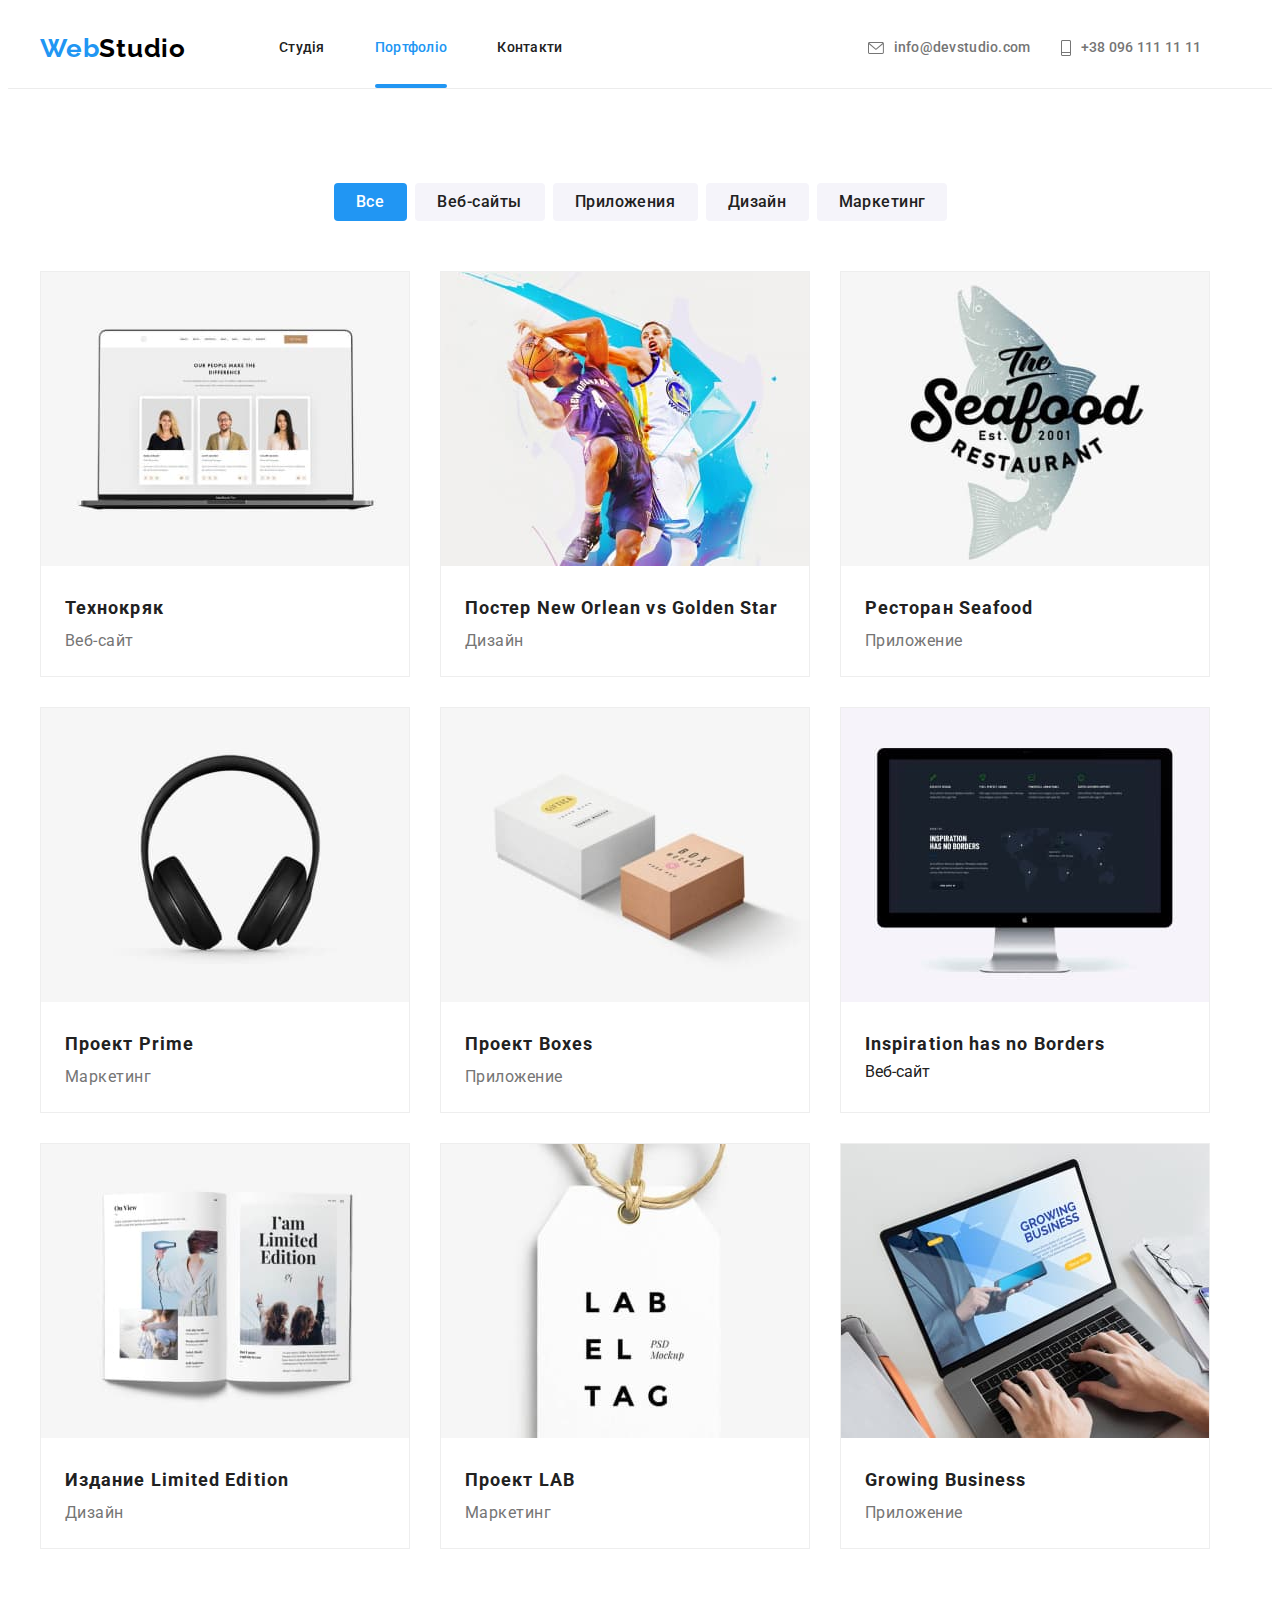
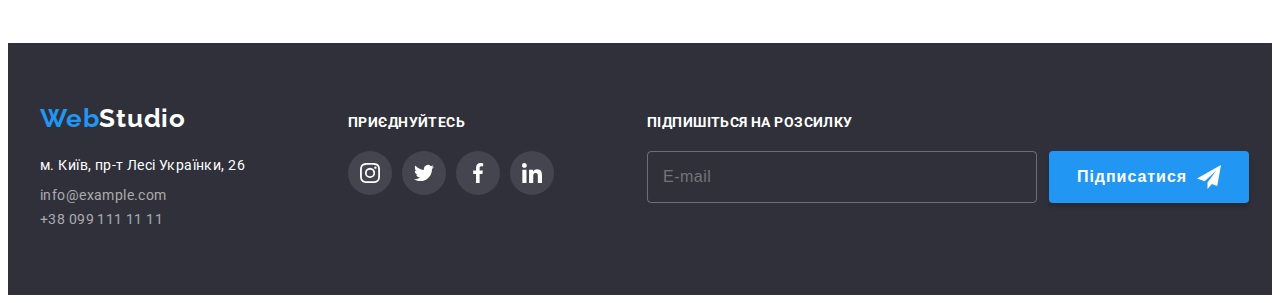
==== commit 978f56f8: "1" ====
--- a/portfolio.html
+++ b/portfolio.html
@@ -18,7 +18,7 @@
       crossorigin="anonymous"
       referrerpolicy="no-referrer"
     />
-    <link rel="stylesheet" href="./css/portfolio.min.css">
+    <link rel="stylesheet" href="./css/main.min.css">
     <link rel="stylesheet" href="./css/styles.css" />
   </head>
   <body class="page">
--- a/css/main.min.css
+++ b/css/main.min.css
@@ -0,0 +1 @@
+:root{--main-font: "Roboto", sans-serif;--secondary-font: "Raleway", sans-serif;--main-txt-cl: #212121;--secondary-txt-cl: #757575;--logo-blue-txt-cl: #2196F3;--logo-black-txt-cl: #000000;--logo-white-txt-cl: #FFFFFF;--white-txt-cl: #FFFFFF;--dark-bg-cl: #2F303A;--light-bg-cl: #F5F4FA;--overlay-bg-cl: #C4C4C4;--blue-bg-cl: #2196F3;--white-bg-cl: #FFFFFF;--button-text-color: #000000;--focus-color: #ffffff;--border-form: #D9D9D9;--border-color: #ECECEC;--border-social-color: #AFB1B8;--border-cards-color: #EEEEEE;--social-icon-color: #AFB1B8;--akcent-color: #2196F3;--animation: 250ms cubic-bezier(0.4, 0, 0.2, 1)}.visuaaly-hidden{position:absolute;white-space:nowrap;width:1px;height:1px;overflow:hidden;border:0;padding:0;clip:rect(0 0 0 0);-webkit-clip-path:inset(50%);clip-path:inset(50%);margin:-1px}.container{width:1200px;padding-left:15px;padding-right:15px;margin:0 auto}body{font-family:var(--main-font);color:var(--main-txt-cl)}.footer__link,.header__link,.link,.portfolio__link--cards{text-decoration:none;color:currentColor}.list{list-style:none;padding:0;margin:0}h1,h2,h3,h4,h5,h6,p{margin:0}.btn{font-family:inherit;font-weight:700;font-size:16px;line-height:1.88;letter-spacing:.06em;max-width:250px;min-width:200px;max-height:50px;padding-top:10px;padding-right:32px;padding-bottom:10px;padding-left:32px;color:--white-txt-cl;background:--blue-bg-cl;-webkit-box-shadow:0px 4px 4px rgba(0,0,0,.15);box-shadow:0px 4px 4px rgba(0,0,0,.15);border-radius:4px;border:rgba(0,0,0,0);-webkit-transition:color --animation background-color --animation;transition:color --animation background-color --animation}.btn:hover,.btn:focus{cursor:pointer;color:--button-text-color;background-color:--focus-color}.btn.hero__btn{display:-webkit-box;display:-ms-flexbox;display:flex;margin:0 auto;margin-bottom:106px}.backdrop{position:fixed;top:0;left:0;z-index:1000;width:100%;height:100%;background-color:rgba(0,0,0,.2);-webkit-transition:opacity 250ms ease-out,visibility 600ms ease-out;transition:opacity 250ms ease-out,visibility 600ms ease-out}.backdrop.is-hidden{opacity:0;visibility:hidden;pointer-events:none}.backdrop.is-hidden.modal{opacity:0}.modal{position:absolute;top:50%;left:50%;width:528px;min-height:581px;background-color:#fff;border-radius:4px;position:relative;-webkit-transform:translate(-50%, -50%) scale(1);transform:translate(-50%, -50%) scale(1);opacity:1;-webkit-transition:opacity 400ms ease-in-out 200ms,-webkit-transform 250ms ease-in-out 200ms;transition:opacity 400ms ease-in-out 200ms,-webkit-transform 250ms ease-in-out 200ms;transition:transform 250ms ease-in-out 200ms,opacity 400ms ease-in-out 200ms;transition:transform 250ms ease-in-out 200ms,opacity 400ms ease-in-out 200ms,-webkit-transform 250ms ease-in-out 200ms;padding-top:40px;padding-right:41px;padding-bottom:40px;padding-left:39px}.modal__btn{position:absolute;width:30px;height:30px;padding:0;display:-webkit-box;display:-ms-flexbox;display:flex;-webkit-box-align:center;-ms-flex-align:center;align-items:center;-webkit-box-pack:center;-ms-flex-pack:center;justify-content:center;top:8px;right:8px;border-radius:50%;border:1px solid rgba(0,0,0,.1);background-color:rgba(0,0,0,0);cursor:pointer}.modal__btn--icon{width:11px;height:11px;-webkit-transition-duration:250ms;transition-duration:250ms;-webkit-transition-timing-function:cubic-bezier(0.4, 0, 0.2, 1);transition-timing-function:cubic-bezier(0.4, 0, 0.2, 1);-webkit-transition-delay:0s;transition-delay:0s}.modal__btn--icon:hover,.modal__btn--icon:focus{fill:--akcent-color}.register__form{text-align:center}.register__title{display:block;margin-bottom:12px;font-weight:700;font-size:20px;line-height:1.15;text-align:center;letter-spacing:.03em;color:--main-txt-cl}.register__group{margin-bottom:20px}.register__lable{display:block;text-align:left;margin-bottom:5px;font-weight:400;font-size:12px;line-height:1.17;letter-spacing:.01em;color:--secondary-txt-cl;padding-left:1px}.register__wrap{display:block;position:relative;margin-bottom:10px}.register__field{position:relative}.register__icon{position:absolute;top:29px;top:50%;-webkit-transform:translateY(-50%);transform:translateY(-50%);left:12px;-webkit-transition-duration:250ms;transition-duration:250ms;-webkit-transition-timing-function:cubic-bezier(0.4, 0, 0.2, 1);transition-timing-function:cubic-bezier(0.4, 0, 0.2, 1);-webkit-transition-delay:0s;transition-delay:0s}.register__wrap:last-child{margin-bottom:0}.register__input,.register__message{border:solid 1px --border-form;border-radius:5px;width:100%;outline:rgba(0,0,0,0);padding:10px;padding-left:50px;-webkit-transition-duration:250ms;transition-duration:250ms;-webkit-transition-timing-function:cubic-bezier(0.4, 0, 0.2, 1);transition-timing-function:cubic-bezier(0.4, 0, 0.2, 1);-webkit-transition-delay:0s;transition-delay:0s}.register__message{resize:none;height:120px;padding:10px}.register__input:focus,.register__message:focus{border:solid 1px --akcent-color}.register__input:focus-within+.register__icon{fill:--akcent-color}textarea::-webkit-input-placeholder{font-style:normal;font-weight:400;font-size:12px;line-height:1.17;letter-spacing:.01em;color:rgba(117,117,117,.5)}textarea::-moz-placeholder{font-style:normal;font-weight:400;font-size:12px;line-height:1.17;letter-spacing:.01em;color:rgba(117,117,117,.5)}textarea:-ms-input-placeholder{font-style:normal;font-weight:400;font-size:12px;line-height:1.17;letter-spacing:.01em;color:rgba(117,117,117,.5)}textarea::-ms-input-placeholder{font-style:normal;font-weight:400;font-size:12px;line-height:1.17;letter-spacing:.01em;color:rgba(117,117,117,.5)}textarea::placeholder{font-style:normal;font-weight:400;font-size:12px;line-height:1.17;letter-spacing:.01em;color:rgba(117,117,117,.5)}.register__agreement{display:-webkit-box;display:-ms-flexbox;display:flex;-webkit-box-align:center;-ms-flex-align:center;align-items:center;-webkit-box-pack:center;-ms-flex-pack:center;justify-content:center;gap:9px;margin-bottom:30px}.register__agreement--text{font-style:normal;font-weight:400;font-size:14px;line-height:1.71;letter-spacing:.03em;color:--secondary-txt-cl}.register__icon--uncheck{-webkit-transition:opacity 250ms ease-in-out;transition:opacity 250ms ease-in-out}.register__icon--check{opacity:0;-webkit-transition:opacity 250ms ease-in-out;transition:opacity 250ms ease-in-out}.register__checkbox:checked+.register__icon--agreement .register__icon--uncheck{opacity:0}.register__checkbox:checked+.register__icon--agreement .register__icon--check{opacity:1}.register__agreement--link{text-decoration:underline;color:--akcent-color;text-underline-position:under}.register__btn{display:inline-block;-webkit-box-align:center;-ms-flex-align:center;align-items:center;padding:10px 55px;font-family:inherit;font-weight:700;font-size:16px;line-height:1.875;letter-spacing:.06em;color:--white-txt-cl;cursor:pointer;background-color:--akcent-color;-webkit-box-shadow:0px 4px 4px rgba(0,0,0,.15);box-shadow:0px 4px 4px rgba(0,0,0,.15);border-radius:4px;border-color:rgba(0,0,0,0)}.header__border{border-bottom:1px solid var(--border-color)}.header__container{display:-webkit-box;display:-ms-flexbox;display:flex}.link{display:-webkit-box;display:-ms-flexbox;display:flex}.header__logo{margin-right:93px;-webkit-box-align:center;-ms-flex-align:center;align-items:center}.nav__list{display:-webkit-box;display:-ms-flexbox;display:flex;-webkit-box-align:center;-ms-flex-align:center;align-items:center}.nav__item{padding-top:32px;padding-bottom:32px;margin-right:50px}.nav__item{position:relative;-webkit-transition:color var(--animation);transition:color var(--animation)}.nav__item--contacts{margin-right:0}.header__contacts{margin-left:305px;display:-webkit-box;display:-ms-flexbox;display:flex;-webkit-box-align:center;-ms-flex-align:center;align-items:center;font-weight:500;font-size:14px;color:var(--secondary-txt-cl)}.header__icons{display:-webkit-box;display:-ms-flexbox;display:flex;-webkit-box-pack:center;-ms-flex-pack:center;justify-content:center;-webkit-box-align:center;-ms-flex-align:center;align-items:center;margin-right:10px;fill:currentColor}.header__link{-webkit-box-align:center;-ms-flex-align:center;align-items:center;padding-top:32px;padding-bottom:32px;margin-right:30px;position:relative;-webkit-transition:color var(--animation);transition:color var(--animation)}.header__tel{padding-top:32px;padding-bottom:32px;position:relative;-webkit-transition:color var(--animation);transition:color var(--animation)}.header__logo{font-family:var(--secondary-font);color:var(--logo-blue-txt-cl);font-weight:700;font-size:26px;line-height:1.19;letter-spacing:.03em}.logo-accent{color:var(--logo-black-txt-cl)}.nav__item{font-weight:500;font-size:14px;line-height:1.14;letter-spacing:.02em;color:var(--main-txt-cl)}.nav__item--studio{font-weight:500;font-size:14px;line-height:1.14;letter-spacing:.02em;color:var(--logo-blue-txt-cl);text-decoration:none}.nav__item--studio{position:relative;color:var(--logo-blue-txt-cl)}.nav__item--studio::after{position:absolute;bottom:0;left:0;content:"";width:100%;height:4px;border-radius:2px;background-color:var(--logo-blue-txt-cl)}.nav__item:hover,.nav__item:focus{color:var(--logo-blue-txt-cl)}.header__link,.header__tel{font-weight:500;font-size:14px;line-height:1.14;letter-spacing:.02em;color:var(--secondary-txt-cl)}.header__link:hover,.header__link:focus{color:var(--logo-blue-txt-cl)}.header__tel{font-weight:500;font-size:14px;line-height:1.14;letter-spacing:.02em;color:var(--secondary-txt-cl)}.header__tel:hover,.header__tel:focus{color:var(--logo-blue-txt-cl)}.overlay{max-width:1600px;height:600px;margin-right:auto;margin-left:auto;background-image:-webkit-gradient(linear, left top, right top, from(rgba(47, 48, 58, 0.4)), to(rgba(47, 48, 58, 0.4))),url(../images/studio/imghero.jpg);background-image:linear-gradient(to right, rgba(47, 48, 58, 0.4), rgba(47, 48, 58, 0.4)),url(../images/studio/imghero.jpg);background-position:center;background-color:var(--overlay-bg-cl)}.hero{padding-top:94px;padding-bottom:94px;margin-left:auto;margin-right:auto;background-color:var(--dark-bg-cl)}.hero__text{margin-top:106px;margin-bottom:30px;font-weight:900;font-size:44px;line-height:1.36;text-align:center;letter-spacing:.06em;text-transform:uppercase;color:var(--white-txt-cl)}.register__input,.register__message{border:solid 1px var(--border-form);border-radius:5px;width:100%;outline:rgba(0,0,0,0);padding:10px;padding-left:50px;-webkit-transition-duration:250ms;transition-duration:250ms;-webkit-transition-timing-function:cubic-bezier(0.4, 0, 0.2, 1);transition-timing-function:cubic-bezier(0.4, 0, 0.2, 1);-webkit-transition-delay:0s;transition-delay:0s}.register__message{resize:none;height:120px;padding:10px}.register__input:focus,.register__message:focus{border:solid 1px var(--akcent-color)}.register__input:focus-within+.register__icon{fill:var(--akcent-color)}textarea::-webkit-input-placeholder{font-style:normal;font-weight:400;font-size:12px;line-height:1.17;letter-spacing:.01em;color:rgba(117,117,117,.5)}textarea::-moz-placeholder{font-style:normal;font-weight:400;font-size:12px;line-height:1.17;letter-spacing:.01em;color:rgba(117,117,117,.5)}textarea:-ms-input-placeholder{font-style:normal;font-weight:400;font-size:12px;line-height:1.17;letter-spacing:.01em;color:rgba(117,117,117,.5)}textarea::-ms-input-placeholder{font-style:normal;font-weight:400;font-size:12px;line-height:1.17;letter-spacing:.01em;color:rgba(117,117,117,.5)}textarea::placeholder{font-style:normal;font-weight:400;font-size:12px;line-height:1.17;letter-spacing:.01em;color:rgba(117,117,117,.5)}.register__agreement{display:-webkit-box;display:-ms-flexbox;display:flex;-webkit-box-align:center;-ms-flex-align:center;align-items:center;-webkit-box-pack:center;-ms-flex-pack:center;justify-content:center;gap:9px;margin-bottom:30px}.register__agreement--text{font-style:normal;font-weight:400;font-size:14px;line-height:1.71;letter-spacing:.03em;color:var(--secondary-txt-cl)}.register__icon--uncheck{-webkit-transition:opacity 250ms ease-in-out;transition:opacity 250ms ease-in-out}.register__icon--check{opacity:0;-webkit-transition:opacity 250ms ease-in-out;transition:opacity 250ms ease-in-out}.register__checkbox:checked+.register__icon--agreement .register__icon--uncheck{opacity:0}.register__checkbox:checked+.register__icon--agreement .register__icon--check{opacity:1}.register__agreement--link{text-decoration:underline;color:var(--akcent-color);text-underline-position:under}.register__btn{display:inline-block;-webkit-box-align:center;-ms-flex-align:center;align-items:center;padding:10px 55px;font-family:inherit;font-weight:700;font-size:16px;line-height:1.875;letter-spacing:.06em;color:var(--white-txt-cl);cursor:pointer;background-color:var(--akcent-color);-webkit-box-shadow:0px 4px 4px rgba(0,0,0,.15);box-shadow:0px 4px 4px rgba(0,0,0,.15);border-radius:4px;border-color:rgba(0,0,0,0)}.advantage{padding-top:94px;padding-bottom:94px}.advantage__icon{display:-webkit-box;display:-ms-flexbox;display:flex;-webkit-box-pack:center;-ms-flex-pack:center;justify-content:center;-webkit-box-align:center;-ms-flex-align:center;align-items:center;width:270px;height:120px;background-color:var(--light-bg-cl);border-radius:4px;margin-bottom:30px}.advantage__list{display:-webkit-box;display:-ms-flexbox;display:flex;gap:30px}.advantage__list:last-child{margin-right:0}.advantage__title{margin-bottom:10px;width:270px;height:16px;font-weight:700;font-size:14px;line-height:1.14;letter-spacing:.03em;text-transform:uppercase;color:var(--main-txt-cl)}.advantage__text{width:270px;height:75px;font-weight:400;font-size:14px;line-height:1.71;letter-spacing:.03em;color:var(--secondary-txt-cl)}/*# sourceMappingURL=main.min.css.map */--- a/css/styles.css
+++ b/css/styles.css
@@ -1,23 +1,23 @@
   
-:root {
+/* :root { */
     /* fonts */
-    --main-font: 'Roboto', sans-serif;
-    --secondary-font: 'Raleway', sans-serif;
+    /* --main-font: 'Roboto', sans-serif;
+    --secondary-font: 'Raleway', sans-serif; */
     /* text color */
-    --main-txt-cl: #212121;
+    /* --main-txt-cl: #212121;
     --secondary-txt-cl: #757575;
     --logo-blue-txt-cl: #2196F3;
     --logo-black-txt-cl: #000000;
     --logo-white-txt-cl: #FFFFFF;
-    --white-txt-cl: #FFFFFF;   
+    --white-txt-cl: #FFFFFF;    */
     /* bg color */
-    --dark-bg-cl: #2F303A;
+    /* --dark-bg-cl: #2F303A;
     --light-bg-cl: #F5F4FA;
     --overlay-bg-cl: #C4C4C4;
     --blue-bg-cl: #2196F3;
-    --white-bg-cl: #FFFFFF;
+    --white-bg-cl: #FFFFFF; */
     /* others */
-    --button-text-color: #000000;
+    /* --button-text-color: #000000;
     --focus-color: #ffffff;
     --border-form: #D9D9D9;
     --border-color: #ECECEC;
@@ -26,149 +26,149 @@
     --social-icon-color:#AFB1B8;
     --akcent-color: #2196F3;
     --animation: 250ms cubic-bezier(0.4, 0, 0.2, 1);
-}
-
-
-body {
+} */
+
+
+/* body {
     font-family: var(--main-font);
     color: var(--main-txt-cl);
-}
+} */
 
 /* reset styles */
-.footer__link, .header__link,
+/* .footer__link, .header__link,
 .link,
 .portfolio__link--cards {
     text-decoration: none;
     color: currentColor;
-}
-
-.list {
+} */
+
+/* .list {
     list-style: none;
     padding: 0;
     margin: 0;
-}
-
-h1,h2,h3,h4,h5,h6,p {
+} */
+
+/* h1,h2,h3,h4,h5,h6,p {
     margin: 0;
-}
+} */
 
 /* Header section */
-.container {
+/* .container {
     width: 1200px;
     padding-left: 15px;
     padding-right: 15px;
     margin-left: auto;
     margin-right: auto;
-}
-
-
-.header__border {
+} */
+
+
+/* .header__border {
 border-bottom: 1px solid var(--border-color);
-}
-.header__container {
+} */
+/* .header__container {
     display: flex;    
-}
- .link {
-    display: flex;
-}
+} */
+ /* .link {
+    display: flex;
+} */
  
-.header__logo {
+/* .header__logo {
     margin-right: 93px;
     align-items: center;
-}
+} */
  
-.nav__list {
+/* .nav__list {
     display: flex;
     align-items: center;    
-}
-
-.nav__item {
+} */
+
+/* .nav__item {
     padding-top: 32px;
     padding-bottom: 32px;
     margin-right: 50px;
-}
-
-.nav__item {
+} */
+
+/* .nav__item {
     position: relative;
     transition: color var(--animation);
-}
-
-.nav__item--contacts {
+} */
+
+/* .nav__item--contacts {
     margin-right: 0;
-}   
-
-.header__contacts {
+}    */
+
+/* .header__contacts {
     margin-left: 305px;
     display: flex;
     align-items: center;
     font-weight: 500;
     font-size: 14px;
     color: var(--secondary-txt-cl);
-}
-
-.header__icons {
+} */
+
+/* .header__icons {
     display: flex;
     justify-content: center;
     align-items: center;
     margin-right: 10px;
     fill: currentColor;    
-}
-
-.header__link {
+} */
+
+/* .header__link {
     align-items: center;
     padding-top: 32px;
     padding-bottom: 32px;
     margin-right: 30px;
     position: relative;
     transition: color var(--animation);
-}
-
-.header__tel {
+} */
+
+/* .header__tel {
     padding-top: 32px;
     padding-bottom: 32px;
     position: relative;
     transition: color var(--animation);
-}
-
-.header__logo {
+} */
+
+/* .header__logo {
     font-family: var(--secondary-font);
     color: var(--logo-blue-txt-cl);
     font-weight: 700;
     font-size: 26px;
     line-height: 1.19;
     letter-spacing: 0.03em;
-}
-
-.logo-accent {
+} */
+
+/* .logo-accent {
     color: var(--logo-black-txt-cl);
-}
-
-.nav__item {
+} */
+
+/* .nav__item {
     font-weight: 500;
     font-size: 14px;
     line-height: 1.14;
     letter-spacing: 0.02em;
     color: var(--main-txt-cl);
-}
-
-.nav__item--studio {
+} */
+
+/* .nav__item--studio {
     font-weight: 500;
     font-size: 14px;
     line-height: 1.14;
     letter-spacing: 0.02em;
     color: var(--logo-blue-txt-cl);
     text-decoration: none;
-}
+} */
 
 
 /* Подчёркивание */
 
-.nav__item--studio {
+/* .nav__item--studio {
     position: relative;
     color: var(--logo-blue-txt-cl);
-}
-
-.nav__item--studio::after {
+} */
+
+/* .nav__item--studio::after {
     position: absolute;
     bottom: 0;
     left: 0;
@@ -177,45 +177,45 @@
     height: 4px;
     border-radius: 2px;
     background-color: var(--logo-blue-txt-cl);
-}
-
-.nav__item:hover,
+} */
+
+/* .nav__item:hover,
 .nav__item:focus {
     color: var(--logo-blue-txt-cl);
-}
-
-.header__link,
+} */
+
+/* .header__link,
 .header__tel {    
     font-weight: 500;
     font-size: 14px;
     line-height: 1.14;
     letter-spacing: 0.02em;
     color: var(--secondary-txt-cl);
-}
-
-.header__link:hover,
+} */
+
+/* .header__link:hover,
 .header__link:focus {
     color: var(--logo-blue-txt-cl);
-}
-
-.header__tel {
+} */
+
+/* .header__tel {
     font-weight: 500;
     font-size: 14px;
     line-height: 1.14;
     letter-spacing: 0.02em;
     color: var(--secondary-txt-cl);
-}
-
-.header__tel:hover,
+} */
+
+/* .header__tel:hover,
 .header__tel:focus {
     color: var(--logo-blue-txt-cl);
-}
+} */
 
 
 
 /* Hero */
 
-.overlay {
+/* .overlay {
     max-width: 1600px;
     height: 600px;
     margin-right: auto;
@@ -226,17 +226,17 @@
     url(../images/studio/imghero.jpg);
     background-position: center;
     background-color: var(--overlay-bg-cl);
-}
-
-.hero {
+} */
+
+/* .hero {
     padding-top: 94px;
     padding-bottom: 94px;
     margin-left: auto;
     margin-right: auto;
     background-color: var(--dark-bg-cl);
-}
-
-.hero__text {
+} */
+
+/* .hero__text {
     margin-top: 106px;
     margin-bottom: 30px;
     font-weight: 900;
@@ -246,14 +246,14 @@
     letter-spacing: 0.06em;
     text-transform: uppercase;
     color: var(--white-txt-cl);
-}
-
-.hero__btn {
+} */
+
+/* .hero__btn {
     display: flex;
     margin: 0 auto;
     margin-bottom: 106px;
-}
-.btn {
+} */
+/* .btn {
     max-width: 250px;
     min-width: 200px;
     max-height: 50px;
@@ -262,9 +262,9 @@
     padding-bottom: 10px;
     padding-left: 32px;  
     
-}
-
-.btn {
+} */
+
+/* .btn {
     font-family: inherit;
     font-weight: 700;
     font-size: 16px;
@@ -277,20 +277,20 @@
     border: transparent;
     transition: color var(--animation),
     background-color var(--animation);
-}
-
-.btn:hover,
+} */
+
+/* .btn:hover,
 .btn:focus {
     cursor: pointer;
     color: var(--button-text-color);
     background-color: var(--focus-color); 
-}
+} */
 /* Наши преимущества */
-.advantage {
+/* .advantage {
     padding-top: 94px;
     padding-bottom: 94px;
-}
-.advantage__icon {
+} */
+/* .advantage__icon {
     display: flex;
     justify-content: center;
     align-items: center;
@@ -299,17 +299,17 @@
     background-color: var(--light-bg-cl);
     border-radius: 4px;
     margin-bottom: 30px;    
-}
-
-.advantage__list {
+} */
+
+/* .advantage__list {
     display: flex;
     gap: 30px;
-}
-
-.advantage__list:last-child {
+} */
+
+/* .advantage__list:last-child {
     margin-right: 0;
-}
-.advantage__title {
+} */
+/* .advantage__title {
     margin-bottom: 10px;
     width: 270px;
     height: 16px;
@@ -319,9 +319,9 @@
     letter-spacing: 0.03em;
     text-transform: uppercase;
     color: var(--main-txt-cl);
-}
-
-.advantage__text {
+} */
+
+/* .advantage__text {
     width: 270px;
     height: 75px;
     font-weight: 400;
@@ -329,15 +329,15 @@
     line-height: 1.71;
     letter-spacing: 0.03em;
     color: var(--secondary-txt-cl);
-}
+} */
 
 /* Чем мы занимаемся */
-.benefits {
+/* .benefits {
     padding-bottom: 94px;
-}
-
-
-.benefits__text {
+} */
+
+
+/* .benefits__text {
     margin-bottom: 50px;
     font-weight: 700;
     font-size: 36px;
@@ -345,17 +345,17 @@
     text-align: center;
     letter-spacing: 0.03em;
     color: var(--main-txt-cl);
-}
-.benefits__list {
+} */
+/* .benefits__list {
     display: flex;
     gap: 30px;
-}
+} */
 /* Чем мы занимаемся (текст на фото) */
-.benefits__foto{
+/* .benefits__foto{
     position: relative;
-}
-
-.benefits__action {
+} */
+
+/* .benefits__action {
     position: absolute;
     width: 100%;
     bottom: 0;
@@ -365,9 +365,9 @@
     opacity: 1;
     background: rgba(47, 48, 58, 0.8);
     transition: opacity var(--animation);
-}
-
-.benefits__text--action {
+} */
+
+/* .benefits__text--action {
     font-family: 'Roboto';
     font-style: normal;
     font-weight: 700;
@@ -377,7 +377,7 @@
     letter-spacing: 0.03em;
     text-transform: uppercase;
     color: var(--white-txt-cl);
-}
+} */
 
 
 /* Наша команда */
@@ -957,7 +957,7 @@
 
 
 /* Модальное окно */
-.backdrop {
+/* .backdrop {
     position: fixed;
     top: 0;
     left: 0;
@@ -966,19 +966,19 @@
     height: 100%;
     background-color: rgba(0, 0, 0, 0.2);
     transition: opacity 250ms ease-out, visibility 600ms ease-out;
-}
-
-.backdrop.is-hidden {
+} */
+
+/* .backdrop.is-hidden {
     opacity: 0;
     visibility: hidden;
     pointer-events: none;
-}
-
-.backdrop.is-hidden.modal {
+} */
+
+/* .backdrop.is-hidden.modal {
     opacity: 0;
-}
-
-.modal {
+} */
+
+/* .modal {
     position: absolute;
     top: 50%;
     left: 50%;
@@ -994,9 +994,9 @@
     padding-right: 41px;
     padding-bottom: 40px;
     padding-left: 39px;
-}
-
-.modal__btn {
+} */
+
+/* .modal__btn {
     position: absolute;
     width: 30px;
     height: 30px;
@@ -1010,26 +1010,26 @@
     border: 1px solid rgba(0, 0, 0, 0.1);
     background-color: transparent;
     cursor: pointer;
-}
-
-.modal__btn--icon {
+} */
+
+/* .modal__btn--icon {
     width: 11px;
     height: 11px;
     transition-duration: 250ms;
     transition-timing-function: cubic-bezier(0.4, 0, 0.2, 1);
     transition-delay: 0s;
-}
-
-.modal__btn--icon:hover,
+} */
+
+/* .modal__btn--icon:hover,
 .modal__btn--icon:focus {
     fill: var(--akcent-color);        
-}
-
-.register__form {
+} */
+
+/* .register__form {
     text-align: center;
-}
-
-.register__title {
+} */
+
+/* .register__title {
     display: block;
     margin-bottom: 12px;
     font-weight: 700;
@@ -1038,13 +1038,13 @@
     text-align: center;
     letter-spacing: 0.03em;
     color: var(--main-txt-cl);
-}
-
-.register__group {
+} */
+
+/* .register__group {
     margin-bottom: 20px;
-}
-
-.register__lable {
+} */
+
+/* .register__lable {
     display: block;
     text-align: left;
     margin-bottom: 5px;
@@ -1054,19 +1054,19 @@
     letter-spacing: 0.01em;
     color: var(--secondary-txt-cl);
     padding-left: 1px;
-}
-
-.register__wrap {
+} */
+
+/* .register__wrap {
     display: block;
     position: relative;
     margin-bottom: 10px;
-}
-
-.register__field {
+} */
+
+/* .register__field {
     position: relative;
-}
-
-.register__icon {
+} */
+
+/* .register__icon {
     position: absolute;
     top: 29px;
     top: 50%;
@@ -1075,13 +1075,13 @@
     transition-duration: 250ms;
     transition-timing-function: cubic-bezier(0.4, 0, 0.2, 1);
     transition-delay: 0s;
-}
-
-.register__wrap:last-child {
+} */
+
+/* .register__wrap:last-child {
     margin-bottom: 0;
-}
-
-.register__input,
+} */
+
+/* .register__input,
 .register__message {
     border: solid 1px var(--border-form);
     border-radius: 5px;
@@ -1092,33 +1092,33 @@
     transition-duration: 250ms;
     transition-timing-function: cubic-bezier(0.4, 0, 0.2, 1);
     transition-delay: 0s;
-}
-
-.register__message {
+} */
+
+/* .register__message {
     resize: none;
     height: 120px;
     padding: 10px;
-}
-
-.register__input:focus,
+} */
+
+/* .register__input:focus,
 .register__message:focus {
     border: solid 1px var(--akcent-color);
-}
-
-.register__input:focus-within+.register__icon {
+} */
+
+/* .register__input:focus-within+.register__icon {
     fill: var(--akcent-color);
-}
-
-textarea::placeholder {
+} */
+
+/* textarea::placeholder {
     font-style: normal;
     font-weight: 400;
     font-size: 12px;
     line-height: 1.17;
     letter-spacing: 0.01em;
     color: rgba(117, 117, 117, 0.5);
-}
-
-.register__agreement {
+} */
+
+/* .register__agreement {
     display: flex;
     align-items: center;
     justify-content: center;
@@ -1126,41 +1126,41 @@
     margin-bottom: 30px;
 
 
-}
-
-.register__agreement--text {
+} */
+
+/* .register__agreement--text {
     font-style: normal;
     font-weight: 400;
     font-size: 14px;
     line-height: 1.71;
     letter-spacing: 0.03em;
     color: var(--secondary-txt-cl);
-}
-
-.register__icon--uncheck {
+} */
+
+/* .register__icon--uncheck {
     transition: opacity 250ms ease-in-out;
-}
-
-.register__icon--check {
+} */
+
+/* .register__icon--check {
     opacity: 0;
     transition: opacity 250ms ease-in-out;
-}
-
-.register__checkbox:checked+.register__icon--agreement .register__icon--uncheck {
+} */
+
+/* .register__checkbox:checked+.register__icon--agreement .register__icon--uncheck {
     opacity: 0;
-}
-
-.register__checkbox:checked+.register__icon--agreement .register__icon--check {
+} */
+
+/* .register__checkbox:checked+.register__icon--agreement .register__icon--check {
     opacity: 1;
-}
-
-.register__agreement--link {
+} */
+
+/* .register__agreement--link {
     text-decoration: underline;
     color: var(--akcent-color);
     text-underline-position: under;
-}
-
-.register__btn {
+} */
+
+/* .register__btn {
     display: inline-block;
     align-items: center;
     padding: 10px 55px;
@@ -1175,9 +1175,9 @@
     box-shadow: 0px 4px 4px rgba(0, 0, 0, 0.15);
     border-radius: 4px;
     border-color: transparent;
-}
-
-.visuaaly-hidden {
+} */
+
+/* .visuaaly-hidden {
     position: absolute;
     white-space: nowrap;
     width: 1px;
@@ -1188,32 +1188,32 @@
     clip: rect(0 0 0 0);
     clip-path: inset(50%);
     margin: -1px;
-}
-
-
-
-
-
-
-
-
-
-
-
-
-
-
-
-
-
-
-
-
-
-
-
-
-
-
-
-
+} */
+
+
+
+
+
+
+
+
+
+
+
+
+
+
+
+
+
+
+
+
+
+
+
+
+
+
+
+
